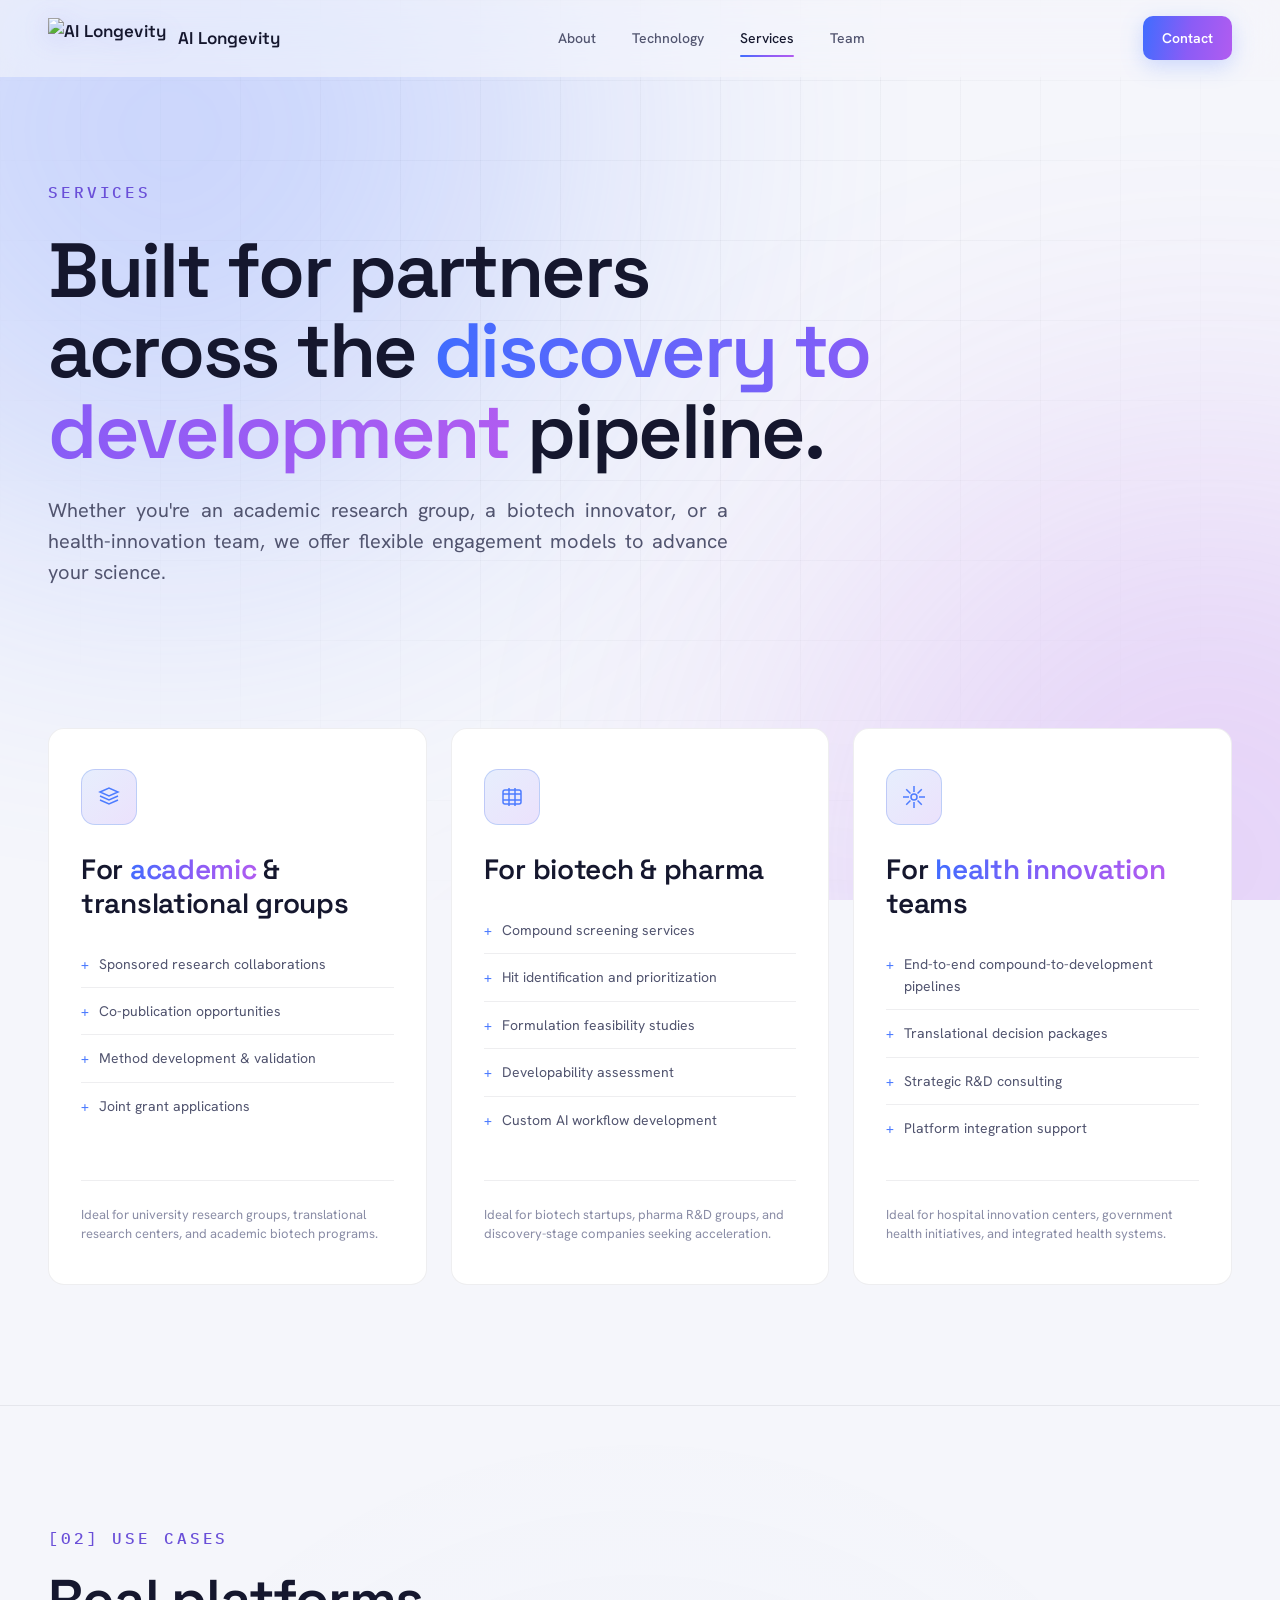
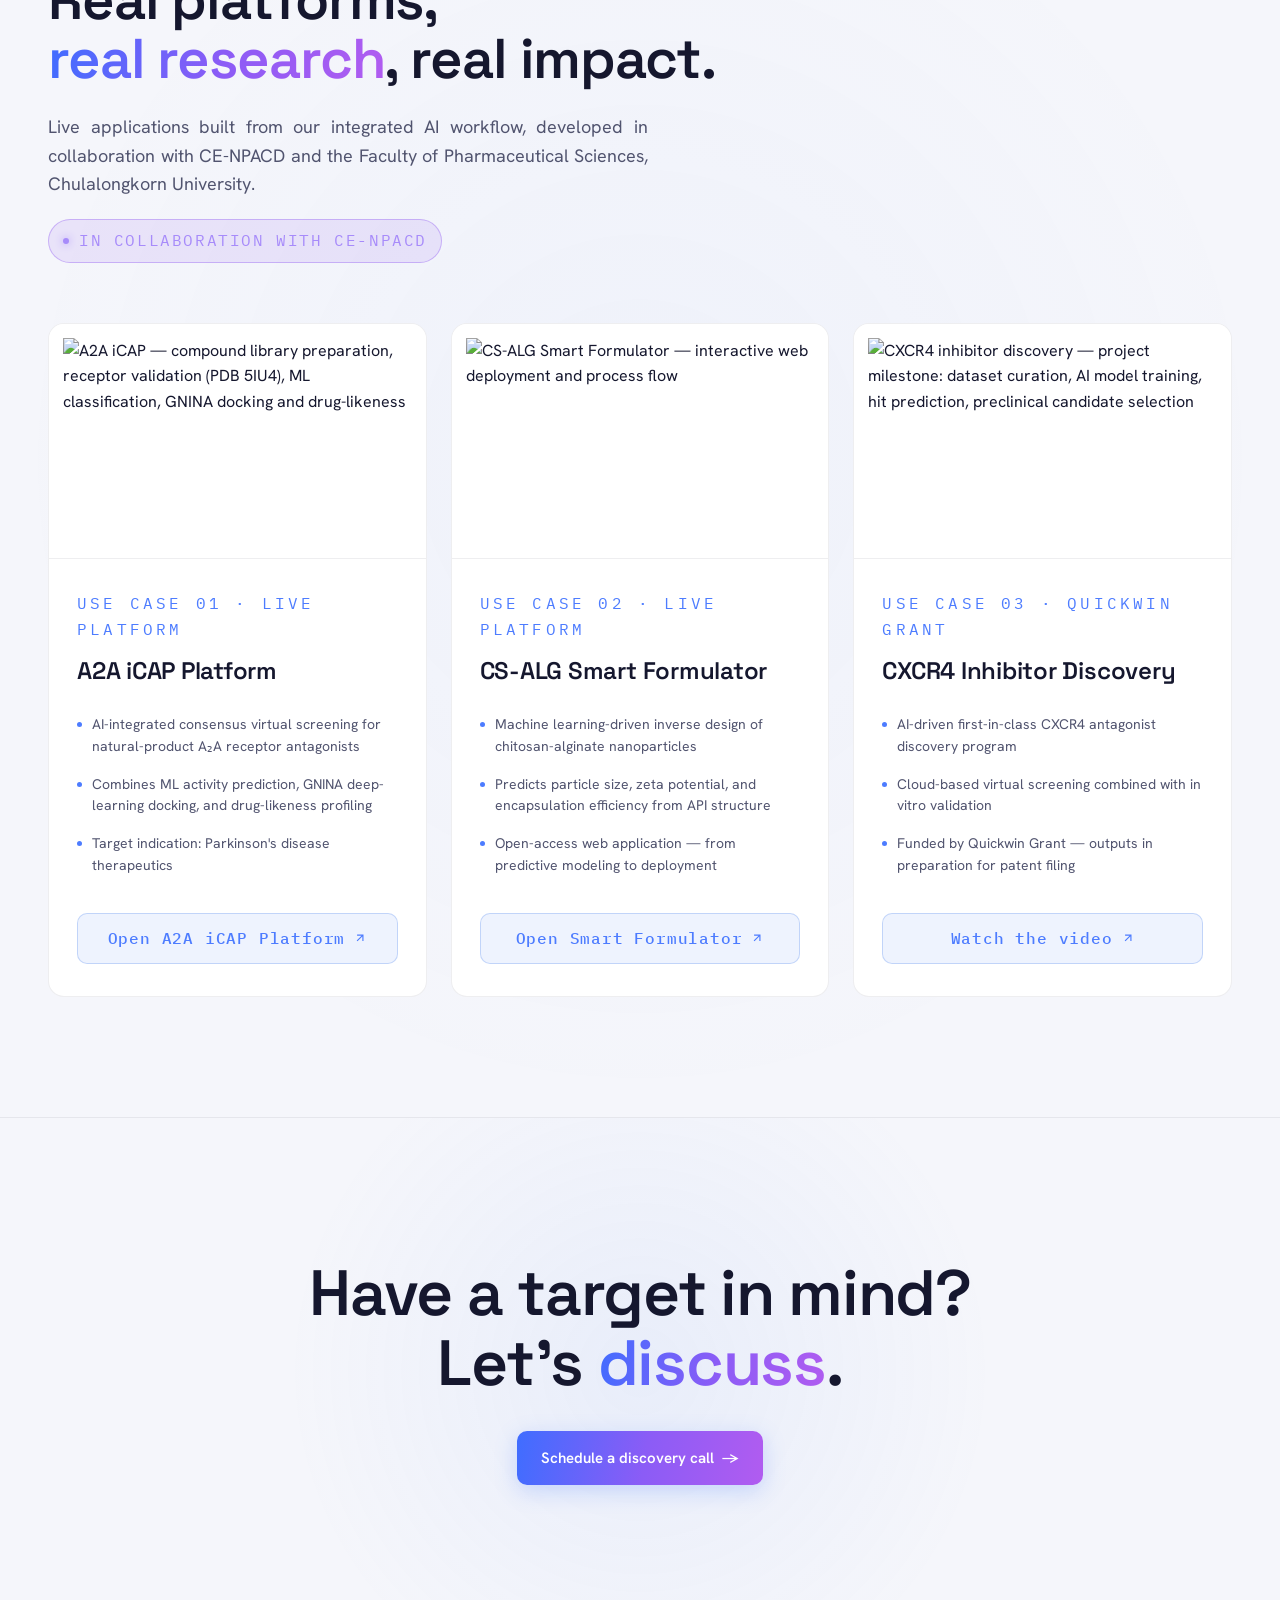
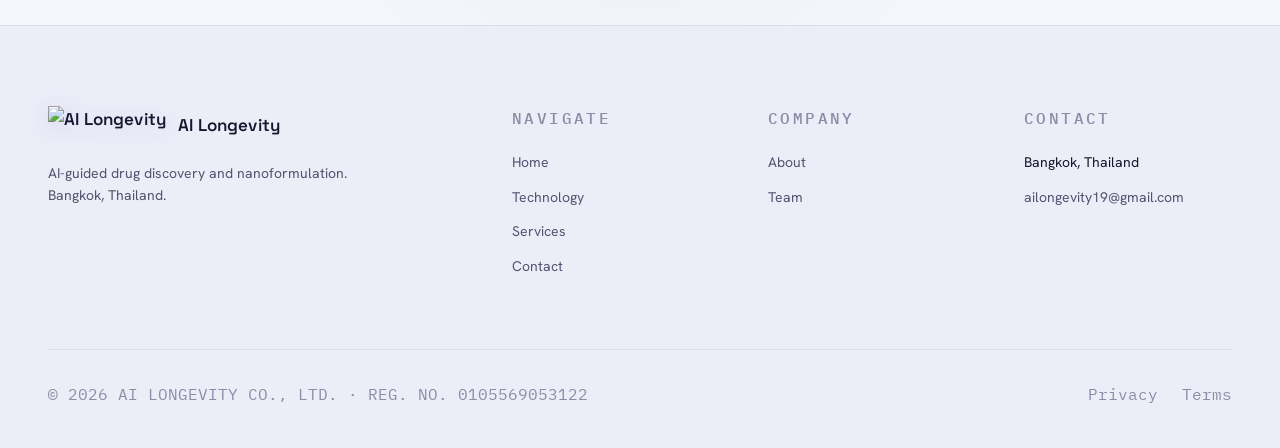
==== services.html @ 8a9bd2c0 "Upload website files Upload website files" ====
<!DOCTYPE html>
<html lang="en">
<head>
<meta charset="UTF-8">
<meta name="viewport" content="width=device-width, initial-scale=1.0">
<title>Services — AI Longevity</title>
<link rel="icon" type="image/png" href="assets/logo.png">
<link rel="preconnect" href="https://fonts.googleapis.com">
<link rel="preconnect" href="https://fonts.gstatic.com" crossorigin>
<link href="https://fonts.googleapis.com/css2?family=Space+Grotesk:wght@400;500;600;700&family=Hanken+Grotesk:wght@300;400;500;600;700&family=IBM+Plex+Mono:wght@400;500&display=swap" rel="stylesheet">
<link rel="stylesheet" href="styles.css">
<style>
  .segments { padding: 60px 0 120px; }
  .segments-grid {
    display: grid;
    grid-template-columns: repeat(3, 1fr);
    gap: 24px;
  }
  .segment-card {
    padding: 40px 32px;
    background: var(--bg-elevated);
    border: 1px solid var(--border-subtle);
    border-radius: 16px;
    display: flex;
    flex-direction: column;
    transition: all 0.3s ease;
  }
  .segment-card:hover { border-color: var(--accent-cyan); transform: translateY(-4px); }
  .segment-icon {
    width: 56px; height: 56px;
    border-radius: 14px;
    background: linear-gradient(135deg, rgba(91,141,239,0.15), rgba(124,58,237,0.15));
    border: 1px solid rgba(91,141,239,0.3);
    display: flex;
    align-items: center;
    justify-content: center;
    margin-bottom: 28px;
    color: var(--accent-cyan);
  }
  .segment-card h3 {
    font-family: var(--font-display);
    font-weight: 600;
    font-size: 28px;
    line-height: 1.2;
    margin-bottom: 20px;
    letter-spacing: -0.01em;
  }
  .segment-card h3 .hi { color: var(--accent-cyan); }
  .segment-list {
    list-style: none;
    margin-bottom: 28px;
  }
  .segment-list li {
    padding: 12px 0;
    border-bottom: 1px solid var(--border-subtle);
    color: var(--text-secondary);
    font-size: 14px;
    display: flex;
    align-items: flex-start;
    gap: 10px;
  }
  .segment-list li::before {
    content: '+';
    color: var(--accent-cyan);
    font-weight: 500;
    flex-shrink: 0;
  }
  .segment-list li:last-child { border-bottom: none; }
  .segment-fit {
    margin-top: auto;
    padding-top: 24px;
    border-top: 1px solid var(--border-subtle);
    font-size: 13px;
    color: var(--text-muted);
    line-height: 1.5;
  }

  /* USE CASES — main new section */
  .usecases-section {
    padding: 120px 0;
    background:
      radial-gradient(ellipse at center, rgba(91,141,239,0.04), transparent 70%),
      var(--bg-primary);
    border-top: 1px solid var(--border-subtle);
    border-bottom: 1px solid var(--border-subtle);
  }
  .usecases-header {
    margin-bottom: 60px;
    max-width: 820px;
  }
  .usecases-header .label { display: block; margin-bottom: 20px; }
  .usecases-header h2 {
    font-family: var(--font-display);
    font-weight: 600;
    font-size: clamp(36px, 4.5vw, 56px);
    line-height: 1.05;
    letter-spacing: -0.02em;
  }
  .usecases-header h2 .hi { color: var(--accent-cyan); }
  .usecases-header p.subtitle {
    color: var(--text-secondary);
    font-size: 18px;
    margin-top: 24px;
    max-width: 600px;
  }
  .usecases-header .collab-tag {
    display: inline-flex;
    align-items: center;
    gap: 10px;
    padding: 8px 14px;
    background: rgba(124, 58, 237, 0.1);
    border: 1px solid rgba(124, 58, 237, 0.3);
    border-radius: 999px;
    font-family: var(--font-mono);
    font-size: 16px;
    color: #a78bfa;
    letter-spacing: 0.1em;
    margin-top: 20px;
  }
  .usecases-header .collab-tag .dot {
    width: 6px; height: 6px; border-radius: 50%;
    background: #a78bfa;
    box-shadow: 0 0 8px #a78bfa;
  }

  .usecases-grid {
    display: grid;
    grid-template-columns: repeat(3, 1fr);
    gap: 24px;
  }
  .usecase-card {
    background: var(--bg-elevated);
    border: 1px solid var(--border-subtle);
    border-radius: 16px;
    overflow: hidden;
    display: flex;
    flex-direction: column;
    transition: all 0.3s ease;
  }
  .usecase-card:hover {
    border-color: var(--accent-cyan);
    transform: translateY(-4px);
  }
  .usecase-image {
    aspect-ratio: 16/10;
    background: white;
    border-bottom: 1px solid var(--border-subtle);
    overflow: hidden;
    position: relative;
  }
  .usecase-image img {
    width: 100%;
    height: 100%;
    object-fit: contain;
    padding: 14px;
  }
  /* clickable cover — opens full image / pdf / video */
  .usecase-image-link {
    display: block;
    width: 100%;
    height: 100%;
    position: relative;
    cursor: zoom-in;
  }
  .usecase-image-link .expand-badge {
    position: absolute;
    top: 12px; right: 12px;
    display: inline-flex;
    align-items: center;
    gap: 6px;
    padding: 6px 10px;
    border-radius: 8px;
    background: rgba(21, 23, 46, 0.78);
    color: #fff;
    font-family: var(--font-mono);
    font-size: 16px;
    letter-spacing: 0.02em;
    opacity: 0;
    transform: translateY(-4px);
    transition: all 0.25s ease;
    pointer-events: none;
  }
  .usecase-image-link svg { width: 15px; height: 15px; }
  .usecase-card:hover .usecase-image-link .expand-badge { opacity: 1; transform: translateY(0); }
  .usecase-image-link::after {
    content: '';
    position: absolute;
    inset: 0;
    background: var(--accent);
    opacity: 0;
    transition: opacity 0.25s ease;
  }
  .usecase-card:hover .usecase-image-link::after { opacity: 0.04; }
  .usecase-image.placeholder {
    display: flex;
    align-items: center;
    justify-content: center;
    flex-direction: column;
    gap: 12px;
    background: linear-gradient(135deg, rgba(91,141,239,0.08), rgba(124,58,237,0.08));
    color: var(--text-muted);
  }
  .usecase-image.placeholder svg {
    width: 48px; height: 48px;
  }
  .usecase-image.placeholder .placeholder-text {
    font-family: var(--font-mono);
    font-size: 16px;
    text-transform: uppercase;
    letter-spacing: 0.15em;
  }
  .usecase-body {
    padding: 32px 28px;
    display: flex;
    flex-direction: column;
    flex-grow: 1;
  }
  .usecase-card .usecase-tag {
    font-family: var(--font-mono);
    font-size: 16px;
    color: var(--accent-cyan);
    letter-spacing: 0.2em;
    margin-bottom: 14px;
    text-transform: uppercase;
  }
  .usecase-card h3 {
    font-family: var(--font-display);
    font-weight: 600;
    font-size: 24px;
    line-height: 1.25;
    margin-bottom: 20px;
    letter-spacing: -0.01em;
  }
  .usecase-bullets {
    list-style: none;
    margin-bottom: 28px;
  }
  .usecase-bullets li {
    padding: 8px 0;
    color: var(--text-secondary);
    font-size: 14px;
    line-height: 1.55;
    display: flex;
    align-items: flex-start;
    gap: 10px;
  }
  .usecase-bullets li::before {
    content: '';
    flex-shrink: 0;
    width: 5px; height: 5px;
    margin-top: 8px;
    background: var(--accent-cyan);
    border-radius: 50%;
  }
  .usecase-link {
    margin-top: auto;
    display: inline-flex;
    align-items: center;
    gap: 8px;
    padding: 12px 18px;
    background: rgba(91, 141, 239, 0.1);
    border: 1px solid rgba(91, 141, 239, 0.3);
    color: var(--accent-cyan);
    border-radius: 10px;
    font-size: 16px;
    font-weight: 500;
    font-family: var(--font-mono);
    letter-spacing: 0.05em;
    transition: all 0.2s ease;
    justify-content: center;
    width: 100%;
  }
  .usecase-link:hover {
    background: var(--accent-cyan);
    color: var(--bg-primary);
    transform: translateY(-1px);
  }
  .usecase-link.disabled {
    background: transparent;
    border-color: var(--border-default);
    color: var(--text-muted);
    cursor: not-allowed;
  }
  .usecase-link.disabled:hover {
    background: transparent;
    color: var(--text-muted);
    transform: none;
  }
  .usecase-link svg {
    transition: transform 0.2s ease;
  }
  .usecase-link:hover svg {
    transform: translateX(2px);
  }

  .services-cta {
    padding: 140px 0;
    text-align: center;
    position: relative;
    overflow: hidden;
  }
  .services-cta::before {
    content: '';
    position: absolute;
    top: 50%; left: 50%;
    transform: translate(-50%, -50%);
    width: 1000px; height: 1000px;
    background: radial-gradient(circle, rgba(91, 141, 239, 0.08), transparent 50%);
    pointer-events: none;
  }
  .services-cta h2 {
    font-family: var(--font-display);
    font-weight: 600;
    font-size: clamp(40px, 5vw, 64px);
    line-height: 1.1;
    letter-spacing: -0.02em;
    margin-bottom: 32px;
    position: relative; z-index: 1;
  }
  .services-cta h2 .hi { color: var(--accent-cyan); }

  @media (max-width: 1024px) {
    .segments-grid, .usecases-grid { grid-template-columns: 1fr; }
  }
  @media (max-width: 768px) {
    .segments, .usecases-section, .services-cta { padding: 60px 0; }
  }
</style>
</head>
<body>

<header class="page-header">
  <div class="container">
    <span class="label" style="font-size: 16px">Services</span>
    <h1>Built for partners<br>across the <span class="hi">discovery to development</span> pipeline.</h1>
    <p class="intro">Whether you're an academic research group, a biotech innovator, or a health-innovation team, we offer flexible engagement models to advance your science.</p>
  </div>
</header>

<!-- Segments -->
<section class="segments">
  <div class="container">
    <div class="segments-grid">
      <div class="segment-card reveal">
        <div class="segment-icon">
          <svg width="24" height="24" viewBox="0 0 24 24" fill="none" stroke="currentColor" stroke-width="1.5"><path d="M3 7l9-4 9 4-9 4-9-4zM3 11l9 4 9-4M3 15l9 4 9-4"/></svg>
        </div>
        <h3>For <span class="hi">academic</span> &amp; translational groups</h3>
        <ul class="segment-list">
          <li>Sponsored research collaborations</li>
          <li>Co-publication opportunities</li>
          <li>Method development &amp; validation</li>
          <li>Joint grant applications</li>
        </ul>
        <div class="segment-fit">
          Ideal for university research groups, translational research centers, and academic biotech programs.
        </div>
      </div>
      <div class="segment-card reveal">
        <div class="segment-icon">
          <svg width="24" height="24" viewBox="0 0 24 24" fill="none" stroke="currentColor" stroke-width="1.5"><path d="M9 3v18M15 3v18M3 9h18M3 15h18M5 5h14a2 2 0 012 2v10a2 2 0 01-2 2H5a2 2 0 01-2-2V7a2 2 0 012-2z"/></svg>
        </div>
        <h3>For biotech &amp; pharma</h3>
        <ul class="segment-list">
          <li>Compound screening services</li>
          <li>Hit identification and prioritization</li>
          <li>Formulation feasibility studies</li>
          <li>Developability assessment</li>
          <li>Custom AI workflow development</li>
        </ul>
        <div class="segment-fit">
          Ideal for biotech startups, pharma R&amp;D groups, and discovery-stage companies seeking acceleration.
        </div>
      </div>
      <div class="segment-card reveal">
        <div class="segment-icon">
          <svg width="24" height="24" viewBox="0 0 24 24" fill="none" stroke="currentColor" stroke-width="1.5"><circle cx="12" cy="12" r="3"/><path d="M12 1v6M12 17v6M4.22 4.22l4.24 4.24M15.54 15.54l4.24 4.24M1 12h6M17 12h6M4.22 19.78l4.24-4.24M15.54 8.46l4.24-4.24"/></svg>
        </div>
        <h3>For <span class="hi">health innovation</span> teams</h3>
        <ul class="segment-list">
          <li>End-to-end compound-to-development pipelines</li>
          <li>Translational decision packages</li>
          <li>Strategic R&amp;D consulting</li>
          <li>Platform integration support</li>
        </ul>
        <div class="segment-fit">
          Ideal for hospital innovation centers, government health initiatives, and integrated health systems.
        </div>
      </div>
    </div>
  </div>
</section>

<!-- USE CASES SECTION (NEW) -->
<section class="usecases-section">
  <div class="container">
    <div class="usecases-header reveal">
      <span class="label" style="font-size: 16px">[02] Use Cases</span>
      <h2>Real platforms,<br><span class="hi">real research</span>, real impact.</h2>
      <p class="subtitle">Live applications built from our integrated AI workflow, developed in collaboration with CE-NPACD and the Faculty of Pharmaceutical Sciences, Chulalongkorn University.</p>
      <div class="collab-tag">
        <span class="dot"></span>
        <span>IN COLLABORATION WITH CE-NPACD</span>
      </div>
    </div>

    <div class="usecases-grid">
      <!-- Use Case 1: A2A iCAP -->
      <div class="usecase-card reveal">
        <div class="usecase-image">
          <a class="usecase-image-link" href="assets/usecase1-cover.png" target="_blank" rel="noopener">
            <img src="assets/usecase1-cover.png" alt="A2A iCAP — compound library preparation, receptor validation (PDB 5IU4), ML classification, GNINA docking and drug-likeness">
            <span class="expand-badge"><svg viewBox="0 0 24 24" fill="none" stroke="currentColor" stroke-width="2"><path d="M15 3h6v6M9 21H3v-6M21 3l-7 7M3 21l7-7"/></svg>View full image</span>
          </a>
        </div>
        <div class="usecase-body">
          <div class="usecase-tag">USE CASE 01 · LIVE PLATFORM</div>
          <h3>A2A iCAP Platform</h3>
          <ul class="usecase-bullets">
            <li>AI-integrated consensus virtual screening for natural-product A₂A receptor antagonists</li>
            <li>Combines ML activity prediction, GNINA deep-learning docking, and drug-likeness profiling</li>
            <li>Target indication: Parkinson's disease therapeutics</li>
          </ul>
          <a href="http://161.200.216.31:8501/" target="_blank" rel="noopener" class="usecase-link">
            Open A2A iCAP Platform
            <svg width="14" height="14" viewBox="0 0 24 24" fill="none" stroke="currentColor" stroke-width="2"><path d="M7 17l10-10M7 7h10v10"/></svg>
          </a>
        </div>
      </div>

      <!-- Use Case 2: CS-ALG Smart Formulator -->
      <div class="usecase-card reveal">
        <div class="usecase-image">
          <a class="usecase-image-link" href="assets/usecase2.pdf" target="_blank" rel="noopener">
            <img src="assets/usecase2-cover.png" alt="CS-ALG Smart Formulator — interactive web deployment and process flow">
            <span class="expand-badge"><svg viewBox="0 0 24 24" fill="none" stroke="currentColor" stroke-width="2"><path d="M14 2H6a2 2 0 00-2 2v16a2 2 0 002 2h12a2 2 0 002-2V8z"/><path d="M14 2v6h6"/></svg>Open PDF</span>
          </a>
        </div>
        <div class="usecase-body">
          <div class="usecase-tag">USE CASE 02 · LIVE PLATFORM</div>
          <h3>CS-ALG Smart Formulator</h3>
          <ul class="usecase-bullets">
            <li>Machine learning-driven inverse design of chitosan-alginate nanoparticles</li>
            <li>Predicts particle size, zeta potential, and encapsulation efficiency from API structure</li>
            <li>Open-access web application — from predictive modeling to deployment</li>
          </ul>
          <a href="https://cs-alg-smartformulator.streamlit.app/" target="_blank" rel="noopener" class="usecase-link">
            Open Smart Formulator
            <svg width="14" height="14" viewBox="0 0 24 24" fill="none" stroke="currentColor" stroke-width="2"><path d="M7 17l10-10M7 7h10v10"/></svg>
          </a>
        </div>
      </div>

      <!-- Use Case 3: Quickwin Grant CXCR4 -->
      <div class="usecase-card reveal">
        <div class="usecase-image">
          <a class="usecase-image-link" href="https://youtu.be/7ZqiWUEklWM" target="_blank" rel="noopener">
            <img src="assets/usecase3-cover.jpg" alt="CXCR4 inhibitor discovery — project milestone: dataset curation, AI model training, hit prediction, preclinical candidate selection">
            <span class="expand-badge"><svg viewBox="0 0 24 24" fill="none" stroke="currentColor" stroke-width="2"><polygon points="5 3 19 12 5 21 5 3"/></svg>Watch video</span>
          </a>
        </div>
        <div class="usecase-body">
          <div class="usecase-tag">USE CASE 03 · QUICKWIN GRANT</div>
          <h3>CXCR4 Inhibitor Discovery</h3>
          <ul class="usecase-bullets">
            <li>AI-driven first-in-class CXCR4 antagonist discovery program</li>
            <li>Cloud-based virtual screening combined with in vitro validation</li>
            <li>Funded by Quickwin Grant — outputs in preparation for patent filing</li>
          </ul>
          <a href="https://youtu.be/7ZqiWUEklWM" target="_blank" rel="noopener" class="usecase-link">
            Watch the video
            <svg width="14" height="14" viewBox="0 0 24 24" fill="none" stroke="currentColor" stroke-width="2"><path d="M7 17l10-10M7 7h10v10"/></svg>
          </a>
        </div>
      </div>
    </div>
  </div>
</section>

<!-- CTA -->
<section class="services-cta">
  <div class="container">
    <h2>Have a target in mind?<br>Let's <span class="hi">discuss</span>.</h2>
    <a href="contact.html" class="btn-primary btn-lg">Schedule a discovery call <span class="arrow">→</span></a>
  </div>
</section>

<script src="site.js"></script>
</body>
</html>
---- styles.css ----
/* ============================================================
   AI LONGEVITY — SHARED STYLES (v4)
   Light theme · logo-derived blue → violet → purple
   Space Grotesk / Hanken Grotesk / IBM Plex Mono
   ============================================================ */

*, *::before, *::after { box-sizing: border-box; margin: 0; padding: 0; }
html { scroll-behavior: smooth; }
body {
  background: var(--bg-primary);
  color: var(--text-primary);
  font-family: var(--font-body);
  font-weight: 400;
  line-height: 1.6;
  overflow-x: hidden;
  -webkit-font-smoothing: antialiased;
  text-rendering: optimizeLegibility;
}
a { color: inherit; text-decoration: none; }
img, video { display: block; max-width: 100%; }
::selection { background: rgba(139, 92, 246, 0.20); color: var(--text-primary); }

/* Paragraph text justified site-wide (per request) */
p {
  text-align: justify;
  text-justify: inter-word;
  -webkit-hyphens: none;
  hyphens: none;
  overflow-wrap: break-word;
  word-break: normal;
}

/* ============ TYPE & COLOR TOKENS ============ */
:root {
  --font-display: 'Space Grotesk', sans-serif;
  --font-body:    'Hanken Grotesk', sans-serif;
  --font-mono:    'IBM Plex Mono', monospace;

  --bg-primary:   #f5f6fb;
  --bg-secondary: #ecedf7;
  --bg-elevated:  #ffffff;
  --bg-elevated-2:#f8f9ff;

  --text-primary:   #15172e;
  --text-secondary: #51546f;
  --text-muted:     #8a8da6;

  /* logo-derived accents */
  --accent:        #4d7cff;   /* primary azure-royal */
  --accent-bright: #6a8dff;
  --accent-blue:   #4d7cff;
  --accent-violet: #8b5cf6;
  --accent-purple: #b15cf0;
  --accent-ink:    #6a4fd8;   /* readable accent for small text on light */

  --accent-glow: rgba(77, 124, 255, 0.14);

  /* signature gradient (matches the logo sweep) */
  --grad:      linear-gradient(100deg, #3f6dff 0%, #8b5cf6 52%, #b15cf0 100%);
  --grad-rev:  linear-gradient(100deg, #b15cf0 0%, #8b5cf6 48%, #3f6dff 100%);
  --grad-line: linear-gradient(90deg, #3f6dff, #8b5cf6, #b15cf0);

  /* legacy aliases so existing markup keeps working */
  --accent-cyan: var(--accent);
  --accent-cyan-glow: var(--accent-glow);

  --border-subtle:  rgba(21, 23, 46, 0.07);
  --border-default: rgba(21, 23, 46, 0.12);
  --border-strong:  rgba(21, 23, 46, 0.20);

  --shadow-sm: 0 1px 2px rgba(21,23,46,0.04), 0 4px 14px rgba(58,68,150,0.05);
  --shadow-md: 0 2px 6px rgba(21,23,46,0.05), 0 18px 40px rgba(58,68,150,0.09);
  --shadow-lg: 0 4px 12px rgba(21,23,46,0.06), 0 30px 70px rgba(58,68,150,0.12);
}

/* ============ TYPOGRAPHY ============ */
/* Highlights render as the logo gradient. */
em, .accent-word, .hi {
  font-style: normal;
  font-weight: inherit;
  background: var(--grad);
  -webkit-background-clip: text;
  background-clip: text;
  -webkit-text-fill-color: transparent;
  color: transparent !important;
}
h1, h2, h3, h4 { font-family: var(--font-display); }
.display {
  font-family: var(--font-display);
  font-weight: 500;
  letter-spacing: -0.02em;
  line-height: 1.05;
}
.mono { font-family: var(--font-mono); font-weight: 400; font-size: 16px; }
.label {
  font-family: var(--font-mono);
  font-size: 16px;
  text-transform: uppercase;
  letter-spacing: 0.18em;
  color: var(--accent-ink);
  font-weight: 500;
}

/* ============ BACKGROUND ATMOSPHERE ============ */
.bg-atmosphere {
  position: fixed;
  inset: 0;
  z-index: 0;
  pointer-events: none;
  overflow: hidden;
}
.bg-grid {
  position: absolute;
  inset: 0;
  background-image:
    linear-gradient(rgba(21,23,46,0.035) 1px, transparent 1px),
    linear-gradient(90deg, rgba(21,23,46,0.035) 1px, transparent 1px);
  background-size: 80px 80px;
  mask-image: radial-gradient(ellipse at 50% 25%, black 30%, transparent 80%);
  -webkit-mask-image: radial-gradient(ellipse at 50% 25%, black 30%, transparent 80%);
}
.bg-glow {
  position: absolute;
  width: 820px;
  height: 820px;
  border-radius: 50%;
  filter: blur(150px);
  opacity: 0.30;
}
.bg-glow.cyan   { background: #6a8dff;           top: -280px; left: -240px; }
.bg-glow.purple { background: var(--accent-purple); top: 50%;  right: -340px; opacity: 0.22; }
.bg-glow.violet {
  background: var(--accent-violet);
  width: 600px; height: 600px;
  top: 115%; left: 38%;
  opacity: 0.16;
}

/* ============ NAVIGATION ============ */
nav.site-nav {
  position: fixed;
  top: 0; left: 0; right: 0;
  z-index: 100;
  padding: 16px 48px;
  background: rgba(245, 246, 251, 0.6);
  backdrop-filter: blur(22px) saturate(1.4);
  -webkit-backdrop-filter: blur(22px) saturate(1.4);
  border-bottom: 1px solid transparent;
  transition: background .4s ease, padding .4s ease, border-color .4s ease, box-shadow .4s ease;
}
nav.site-nav.scrolled {
  background: rgba(255, 255, 255, 0.82);
  border-bottom: 1px solid var(--border-subtle);
  box-shadow: 0 6px 24px rgba(58,68,150,0.06);
  padding-top: 12px; padding-bottom: 12px;
}
.nav-inner {
  max-width: 1400px;
  margin: 0 auto;
  display: flex;
  align-items: center;
  justify-content: space-between;
  gap: 32px;
}
.logo {
  display: flex;
  align-items: center;
  gap: 12px;
  font-family: var(--font-display);
  font-weight: 600;
  font-size: 17px;
  letter-spacing: 0.01em;
  color: var(--text-primary);
}
.logo span { white-space: nowrap; }
.logo-img { height: 40px; width: auto; filter: drop-shadow(0 4px 12px rgba(124, 92, 246, 0.22)); }
.nav-links {
  display: flex;
  gap: 36px;
  font-size: 14px;
  font-weight: 500;
  color: var(--text-secondary);
}
.nav-links a { transition: color 0.2s ease; position: relative; }
.nav-links a:hover, .nav-links a.active { color: var(--text-primary); }
.nav-links a.active::after {
  content: '';
  position: absolute;
  bottom: -8px; left: 0; right: 0;
  height: 2px;
  border-radius: 2px;
  background: var(--grad-line);
}
.nav-actions { display: flex; align-items: center; gap: 16px; }

/* ============ BUTTONS ============ */
.btn-primary {
  background: var(--grad);
  color: #fff;
  padding: 11px 19px;
  border-radius: 10px;
  font-family: var(--font-body);
  font-size: 14px;
  font-weight: 600;
  transition: all 0.25s ease;
  border: none;
  cursor: pointer;
  display: inline-flex;
  align-items: center;
  gap: 8px;
  box-shadow: 0 6px 22px rgba(77, 124, 255, 0.26);
}
.btn-primary:hover {
  filter: brightness(1.05);
  transform: translateY(-2px);
  box-shadow: 0 12px 34px rgba(124, 92, 246, 0.34);
}
.btn-primary .arrow { transition: transform 0.2s ease; display: inline-block; }
.btn-primary:hover .arrow { transform: translateX(4px); }
.btn-ghost {
  background: var(--bg-elevated);
  color: var(--text-primary);
  padding: 11px 19px;
  border-radius: 10px;
  font-family: var(--font-body);
  font-size: 14px;
  font-weight: 600;
  border: 1px solid var(--border-default);
  cursor: pointer;
  transition: all 0.25s ease;
  display: inline-flex;
  align-items: center;
  gap: 8px;
  box-shadow: var(--shadow-sm);
}
.btn-ghost:hover {
  border-color: var(--accent);
  color: var(--accent);
  transform: translateY(-2px);
  box-shadow: var(--shadow-md);
}
.btn-lg { padding: 15px 24px; font-size: 15px; }

/* ============ LAYOUT ============ */
.container {
  max-width: 1280px;
  margin: 0 auto;
  padding: 0 48px;
  position: relative;
  z-index: 1;
}
section { position: relative; z-index: 1; }

/* ============ PAGE HEADER ============ */
.page-header { padding: 180px 0 80px; position: relative; }
.page-header .label { display: block; margin-bottom: 24px; }
.page-header h1 {
  font-family: var(--font-display);
  font-weight: 600;
  font-size: clamp(46px, 6vw, 80px);
  line-height: 1.05;
  letter-spacing: -0.03em;
  margin-bottom: 24px;
}
.page-header p.intro {
  font-size: 20px;
  color: var(--text-secondary);
  max-width: 680px;
  line-height: 1.55;
}

/* ============ SECTION HEADER ============ */
.section-header { margin-bottom: 60px; max-width: 820px; }
.section-header .label { margin-bottom: 20px; display: block; }
.section-header h2 {
  font-size: clamp(34px, 4.5vw, 54px);
  line-height: 1.08;
  letter-spacing: -0.02em;
  font-family: var(--font-display);
  font-weight: 600;
}
.section-header p.subtitle {
  color: var(--text-secondary);
  font-size: 18px;
  margin-top: 24px;
  max-width: 600px;
}

/* ============ FOOTER ============ */
footer.site-footer {
  padding: 80px 0 40px;
  border-top: 1px solid var(--border-subtle);
  background: var(--bg-secondary);
  position: relative;
  z-index: 1;
}
.footer-grid {
  display: grid;
  grid-template-columns: 2fr 1fr 1fr 1fr;
  gap: 48px;
  margin-bottom: 60px;
}
.footer-brand p {
  color: var(--text-secondary);
  font-size: 14px;
  margin-top: 16px;
  line-height: 1.6;
  max-width: 320px;
  text-align: left;
}
.footer-col h4 {
  font-family: var(--font-mono);
  font-size: 16px;
  font-weight: 500;
  text-transform: uppercase;
  letter-spacing: 0.15em;
  color: var(--text-muted);
  margin-bottom: 20px;
}
.footer-col ul { list-style: none; }
.footer-col li { margin-bottom: 12px; font-size: 14px; }
.footer-col a { color: var(--text-secondary); transition: color 0.2s ease; }
.footer-col a:hover { color: var(--accent); }
.footer-bottom {
  padding-top: 32px;
  border-top: 1px solid var(--border-subtle);
  display: flex;
  justify-content: space-between;
  align-items: center;
  font-size: 16px;
  color: var(--text-muted);
  font-family: var(--font-mono);
}
.footer-bottom-links { display: flex; gap: 24px; }

/* ============ ANIMATIONS ============ */
@keyframes fadeUp { from { opacity: 0; transform: translateY(20px); } to { opacity: 1; transform: translateY(0); } }
@keyframes fadeIn { from { opacity: 0; } to { opacity: 1; } }
@keyframes pulse { 0%, 100% { opacity: 1; transform: scale(1); } 50% { opacity: 0.5; transform: scale(0.85); } }
.reveal {
  opacity: 0;
  transform: translateY(30px);
  transition: opacity 0.8s ease-out, transform 0.8s cubic-bezier(0.16, 1, 0.3, 1);
}
.reveal.visible { opacity: 1; transform: translateY(0); }
@media (prefers-reduced-motion: reduce) {
  .reveal { opacity: 1; transform: none; transition: none; }
}

/* ============ RESPONSIVE ============ */
@media (max-width: 1024px) {
  .footer-grid { grid-template-columns: 1fr 1fr; gap: 32px; }
}
@media (max-width: 768px) {
  nav.site-nav { padding: 14px 24px; }
  .nav-links { display: none; }
  .container { padding: 0 24px; }
  .page-header { padding: 120px 0 60px; }
  .footer-grid { grid-template-columns: 1fr; }
  .footer-bottom { flex-direction: column; gap: 16px; }
}
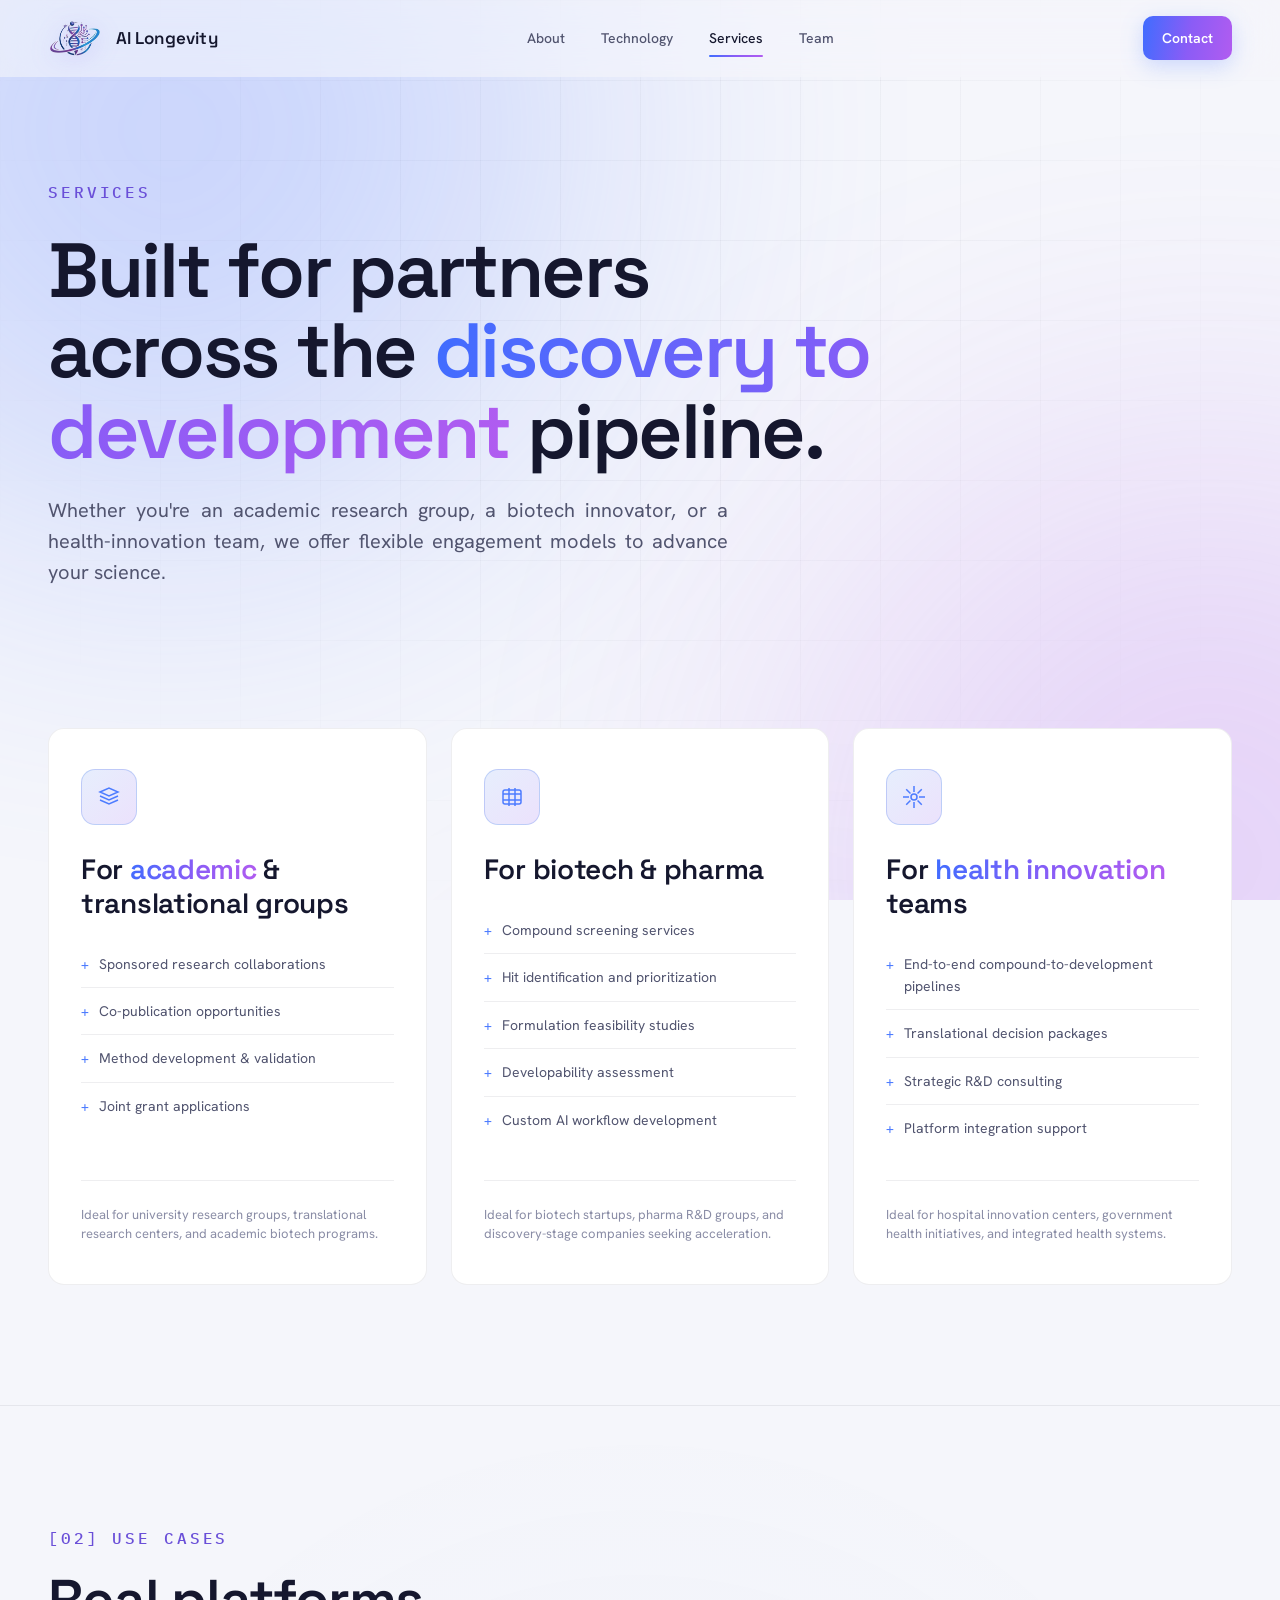
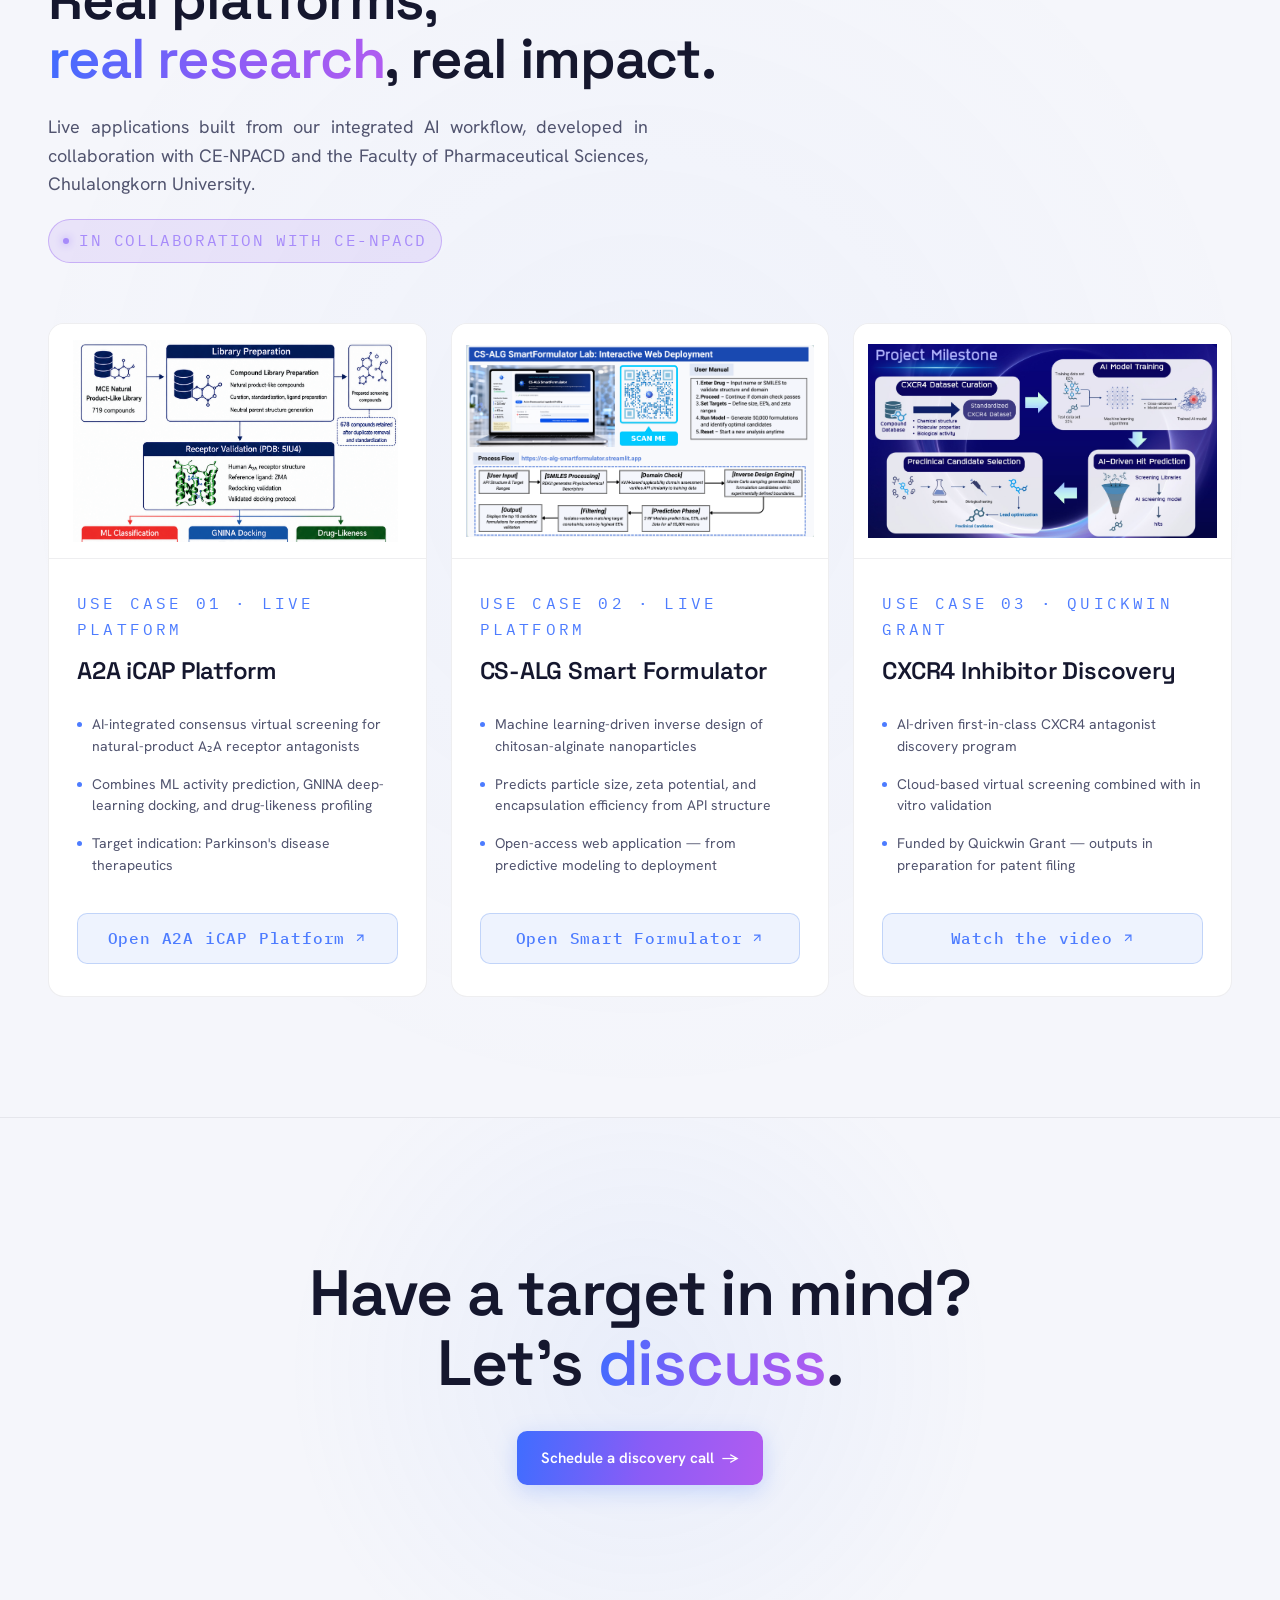
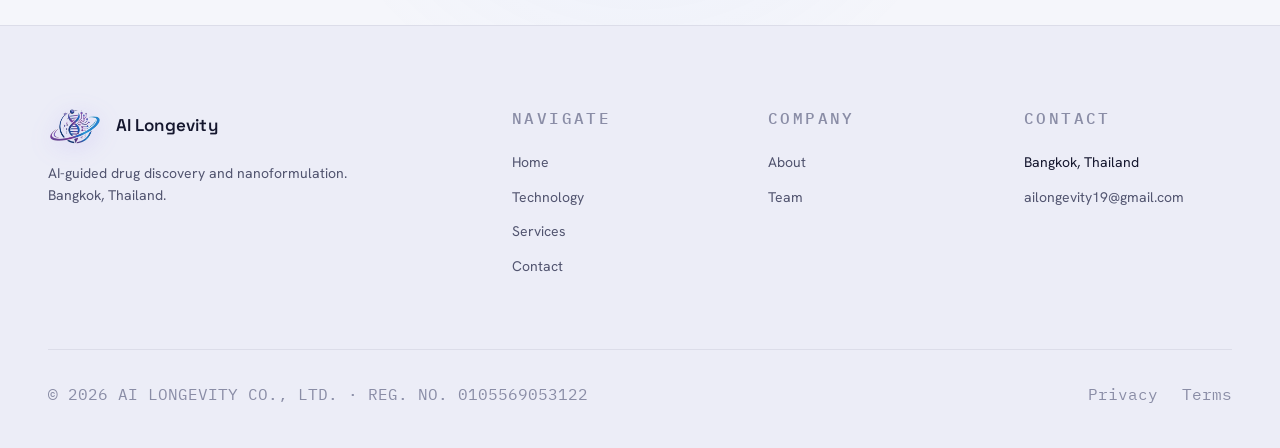
==== commit f8d483de: "Add files via upload" ====
--- a/services.html
+++ b/services.html
@@ -408,9 +408,9 @@
       <!-- Use Case 1: A2A iCAP -->
       <div class="usecase-card reveal">
         <div class="usecase-image">
-          <a class="usecase-image-link" href="assets/usecase1-cover.png" target="_blank" rel="noopener">
+          <a class="usecase-image-link" href="assets/usecase1.pdf" target="_blank" rel="noopener">
             <img src="assets/usecase1-cover.png" alt="A2A iCAP — compound library preparation, receptor validation (PDB 5IU4), ML classification, GNINA docking and drug-likeness">
-            <span class="expand-badge"><svg viewBox="0 0 24 24" fill="none" stroke="currentColor" stroke-width="2"><path d="M15 3h6v6M9 21H3v-6M21 3l-7 7M3 21l7-7"/></svg>View full image</span>
+            <span class="expand-badge"><svg viewBox="0 0 24 24" fill="none" stroke="currentColor" stroke-width="2"><path d="M15 3h6v6M9 21H3v-6M21 3l-7 7M3 21l7-7"/></svg>Open PDF</span>
           </a>
         </div>
         <div class="usecase-body">
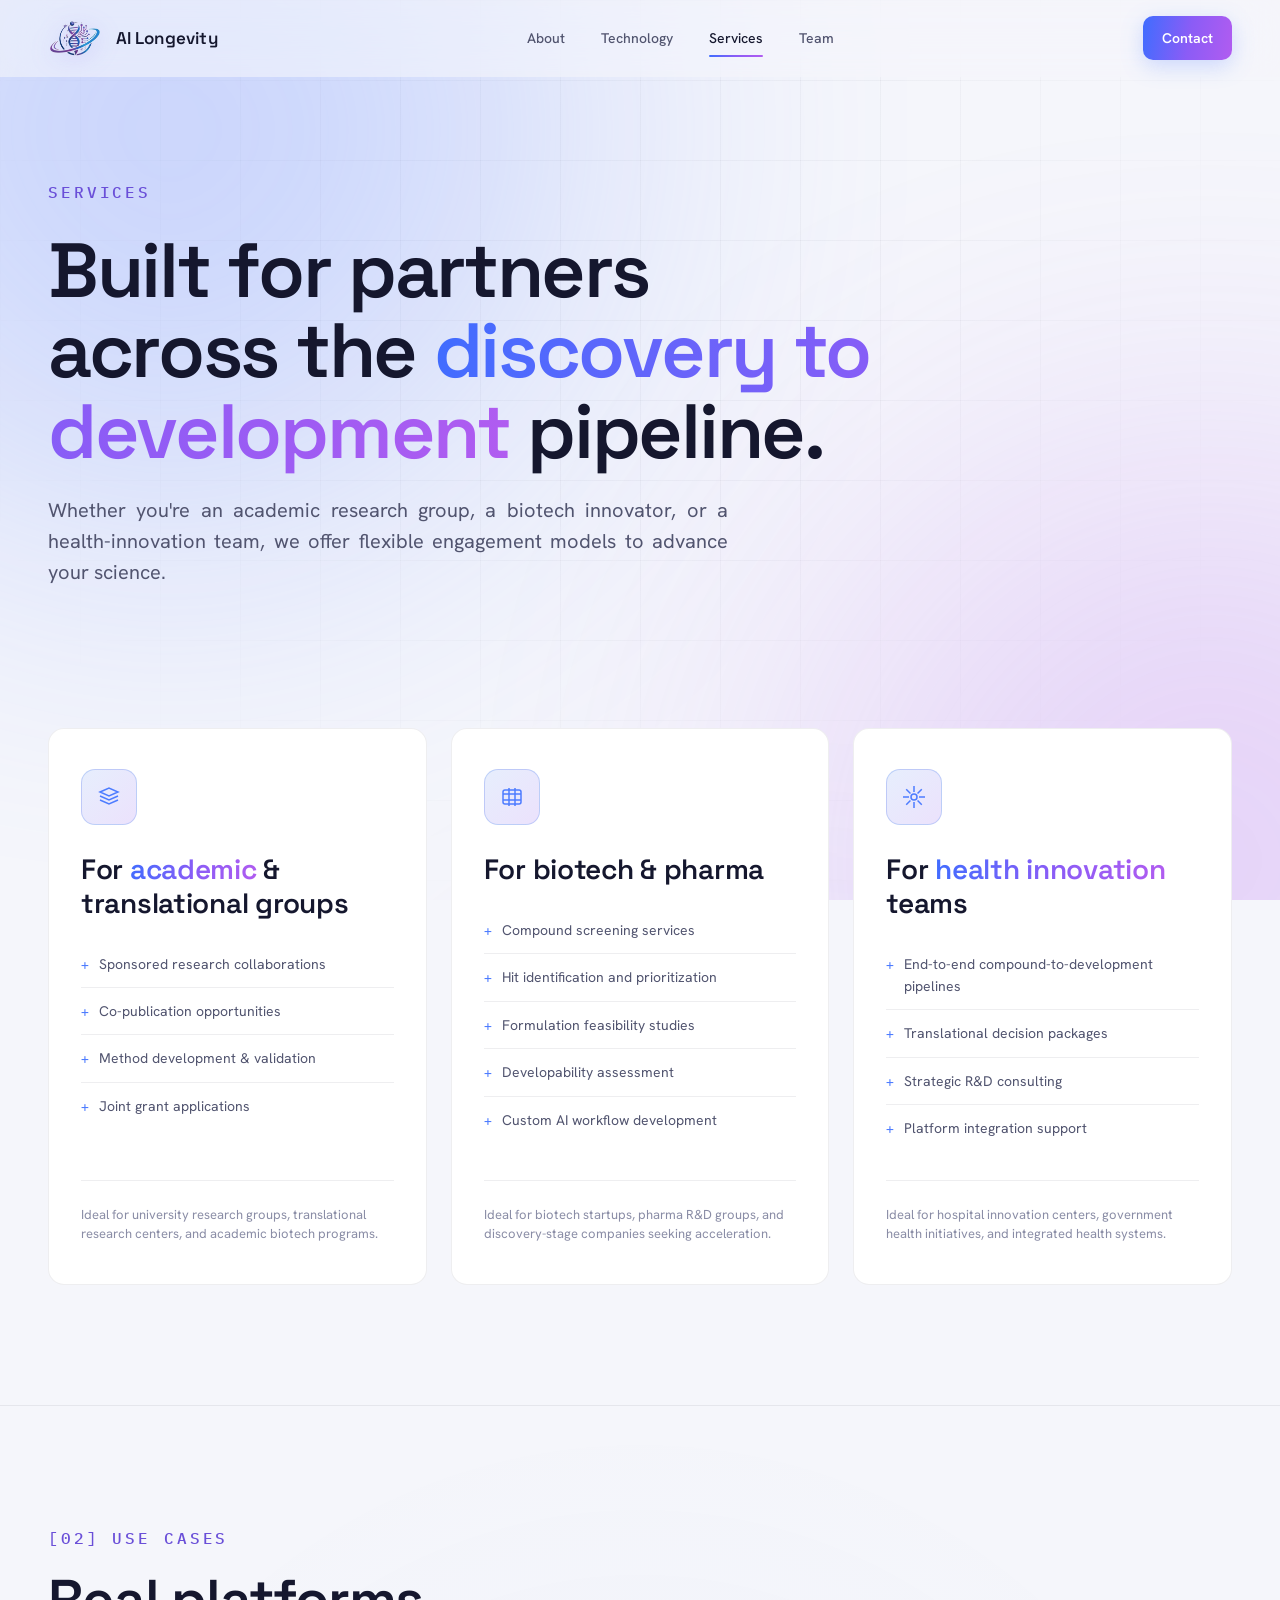
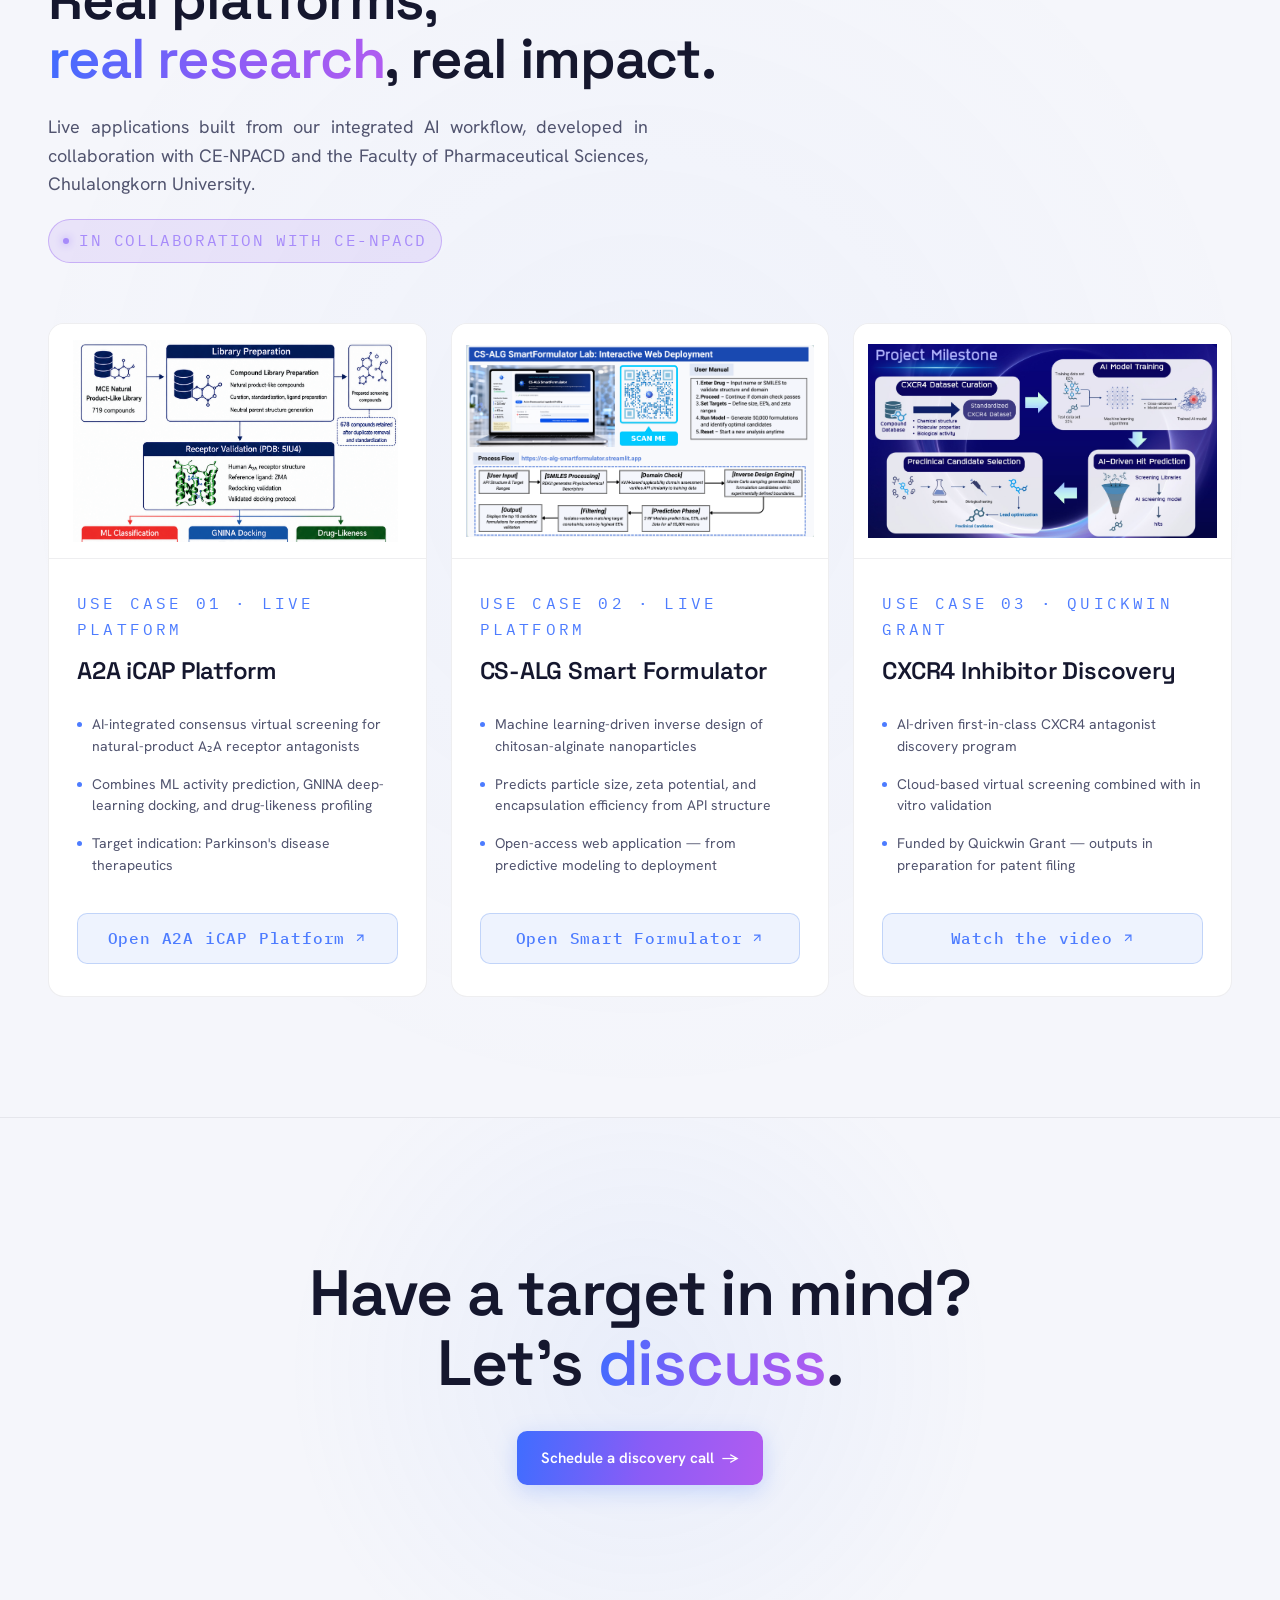
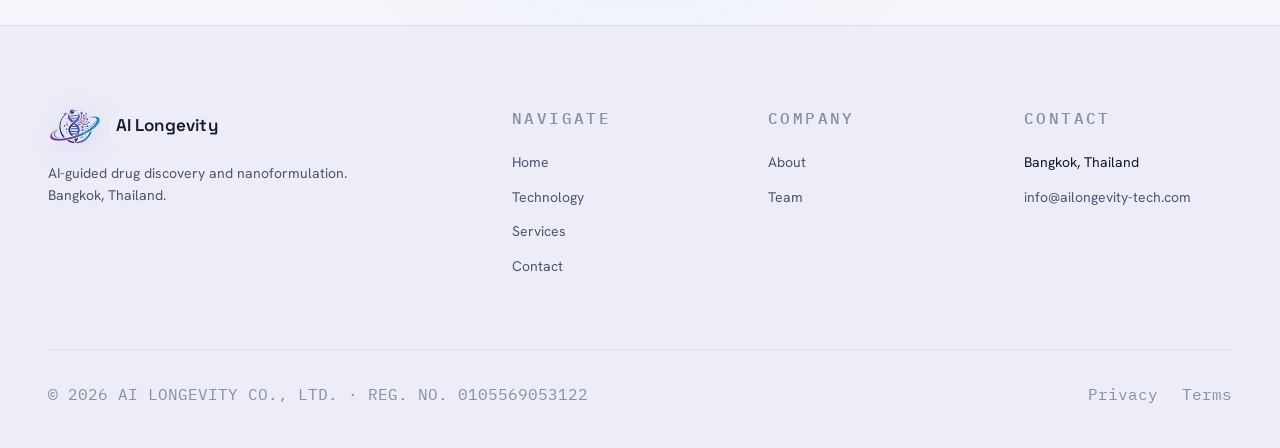
==== commit b7ac601b: "Update services.html เปลี่ยนเว็บ" ====
--- a/services.html
+++ b/services.html
@@ -421,7 +421,7 @@
             <li>Combines ML activity prediction, GNINA deep-learning docking, and drug-likeness profiling</li>
             <li>Target indication: Parkinson's disease therapeutics</li>
           </ul>
-          <a href="http://161.200.216.31:8501/" target="_blank" rel="noopener" class="usecase-link">
+          <a href="https://a2a-icap-ailongevity.streamlit.app/" target="_blank" rel="noopener" class="usecase-link">
             Open A2A iCAP Platform
             <svg width="14" height="14" viewBox="0 0 24 24" fill="none" stroke="currentColor" stroke-width="2"><path d="M7 17l10-10M7 7h10v10"/></svg>
           </a>
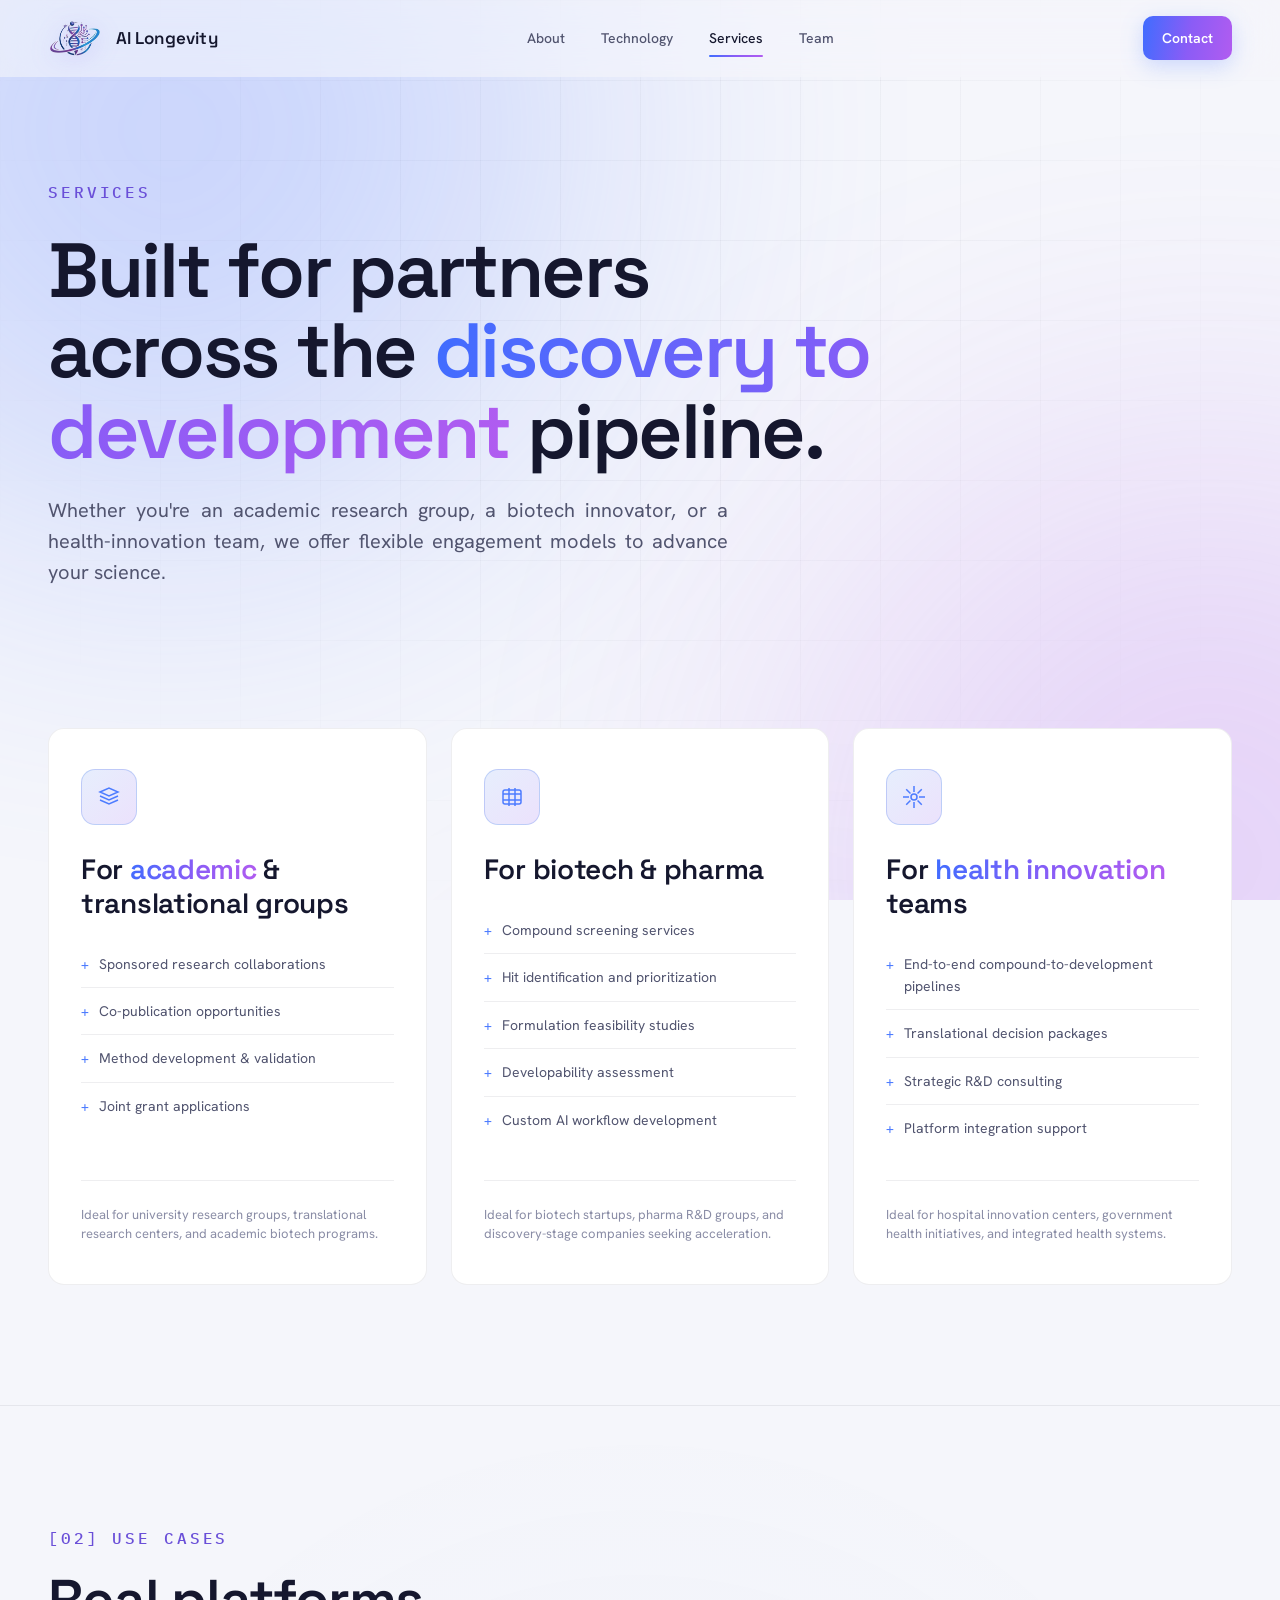
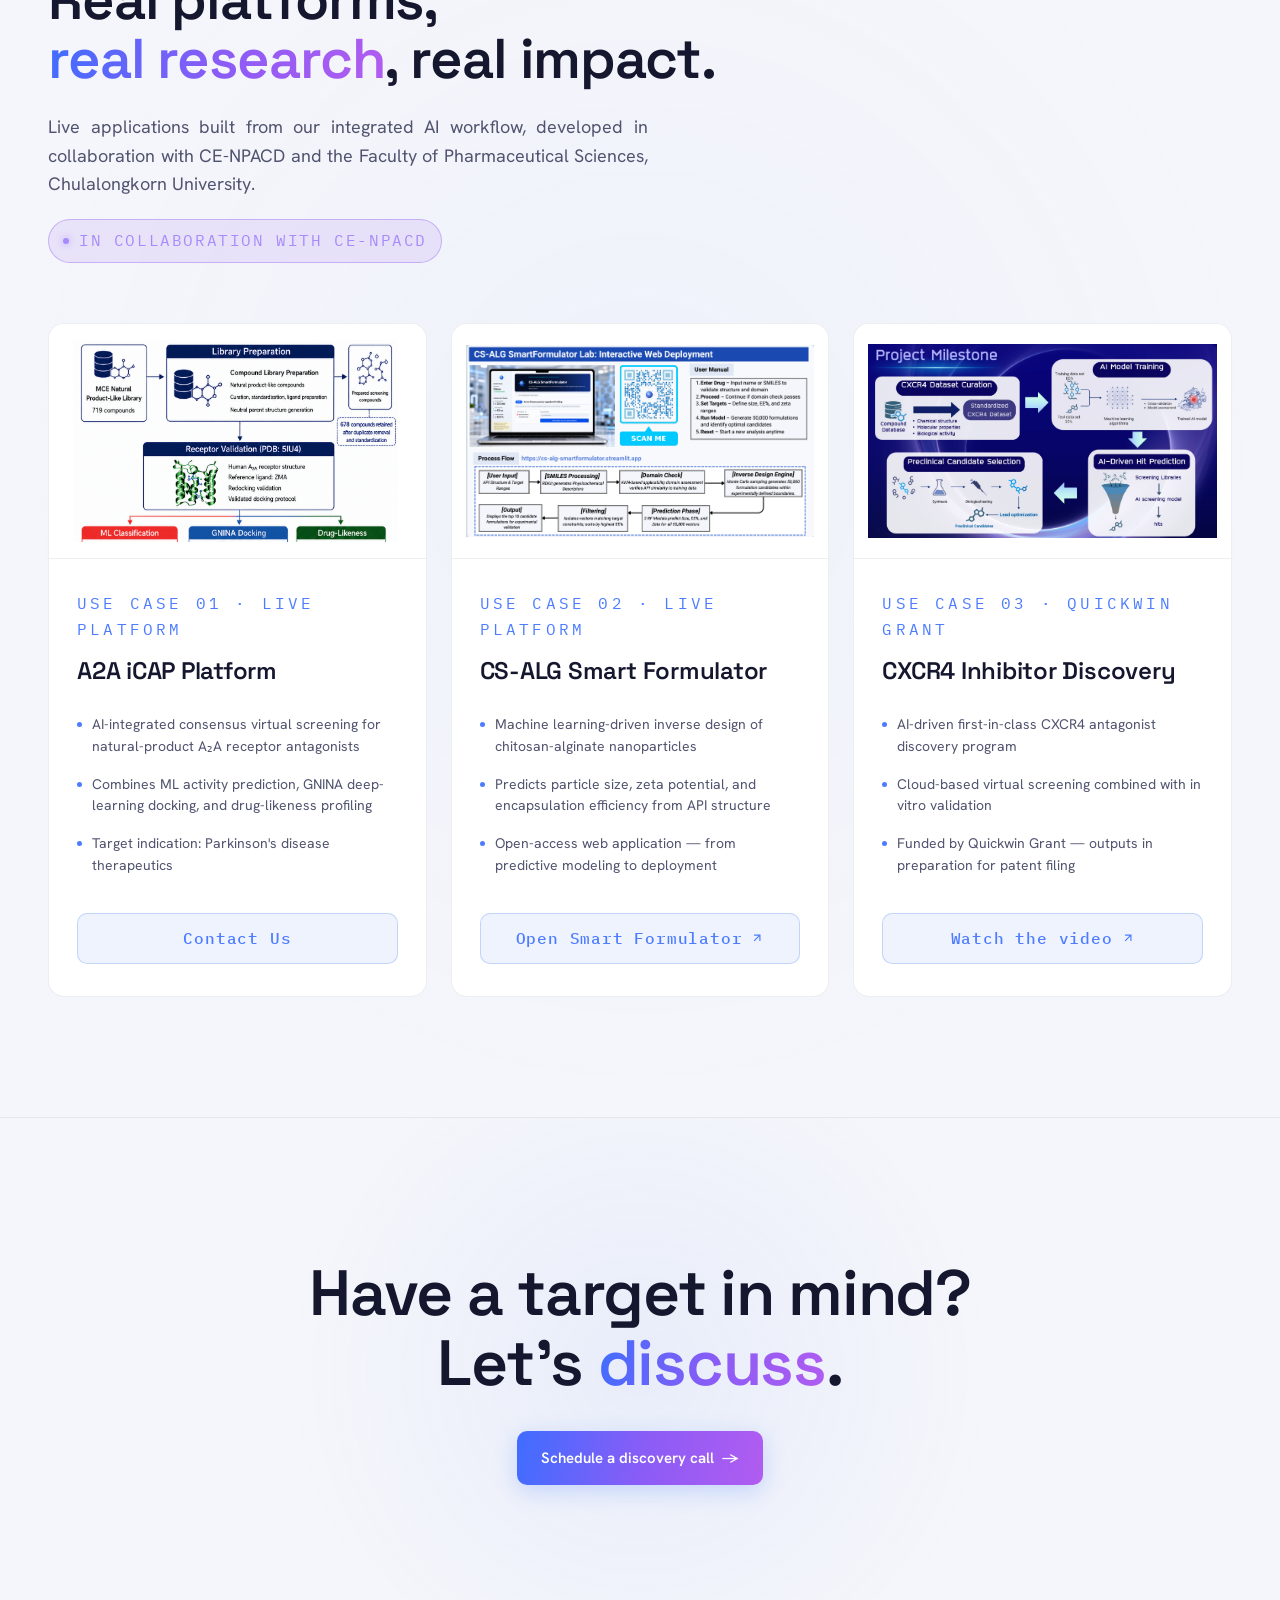
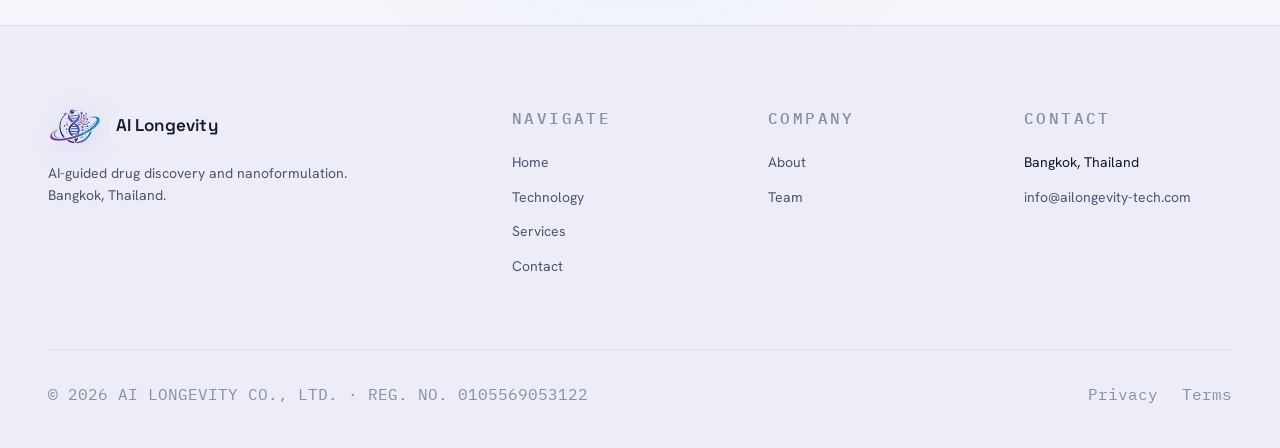
==== commit 86d6ef23: "Replace A2A iCAP link with Contact Us link" ====
--- a/services.html
+++ b/services.html
@@ -421,10 +421,9 @@
             <li>Combines ML activity prediction, GNINA deep-learning docking, and drug-likeness profiling</li>
             <li>Target indication: Parkinson's disease therapeutics</li>
           </ul>
-          <a href="https://a2a-icap-ailongevity.streamlit.app/" target="_blank" rel="noopener" class="usecase-link">
-            Open A2A iCAP Platform
-            <svg width="14" height="14" viewBox="0 0 24 24" fill="none" stroke="currentColor" stroke-width="2"><path d="M7 17l10-10M7 7h10v10"/></svg>
-          </a>
+         <a href="#contact" class="usecase-link">
+            Contact Us
+         </a>
         </div>
       </div>
 
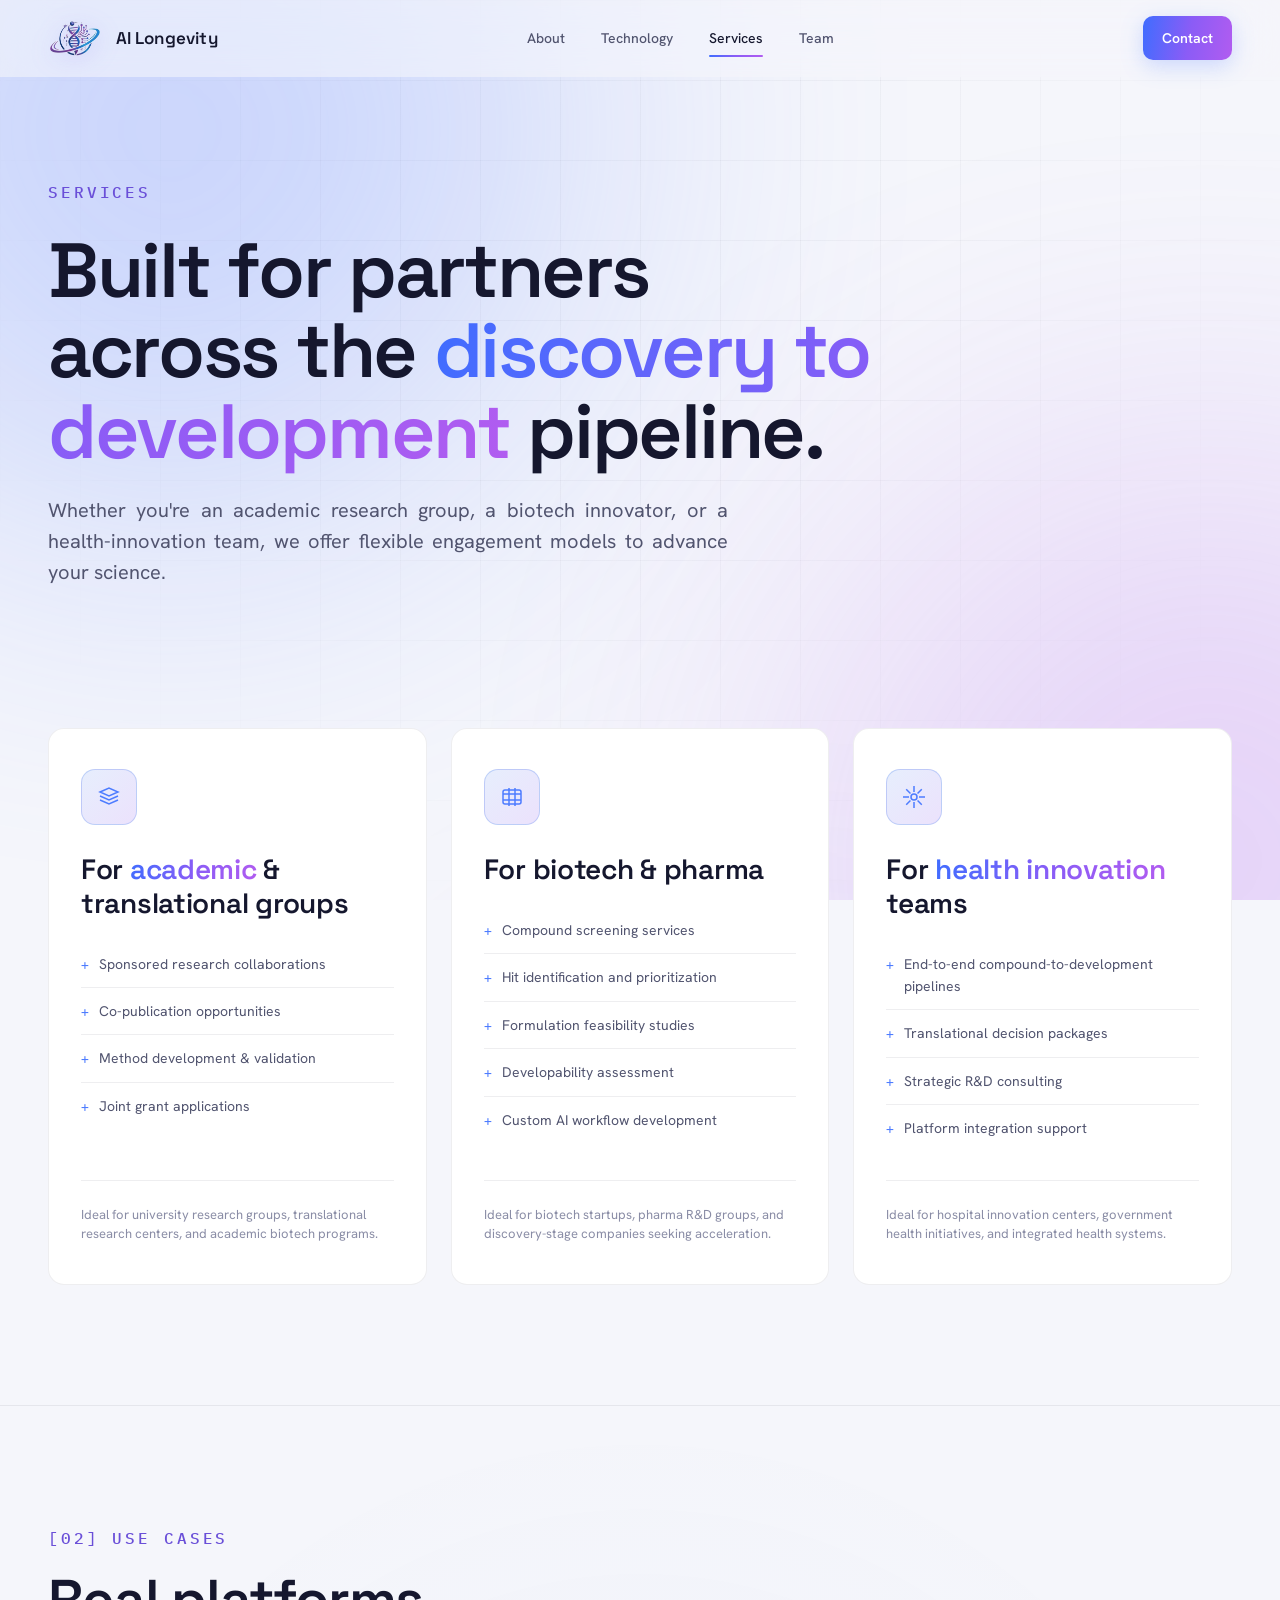
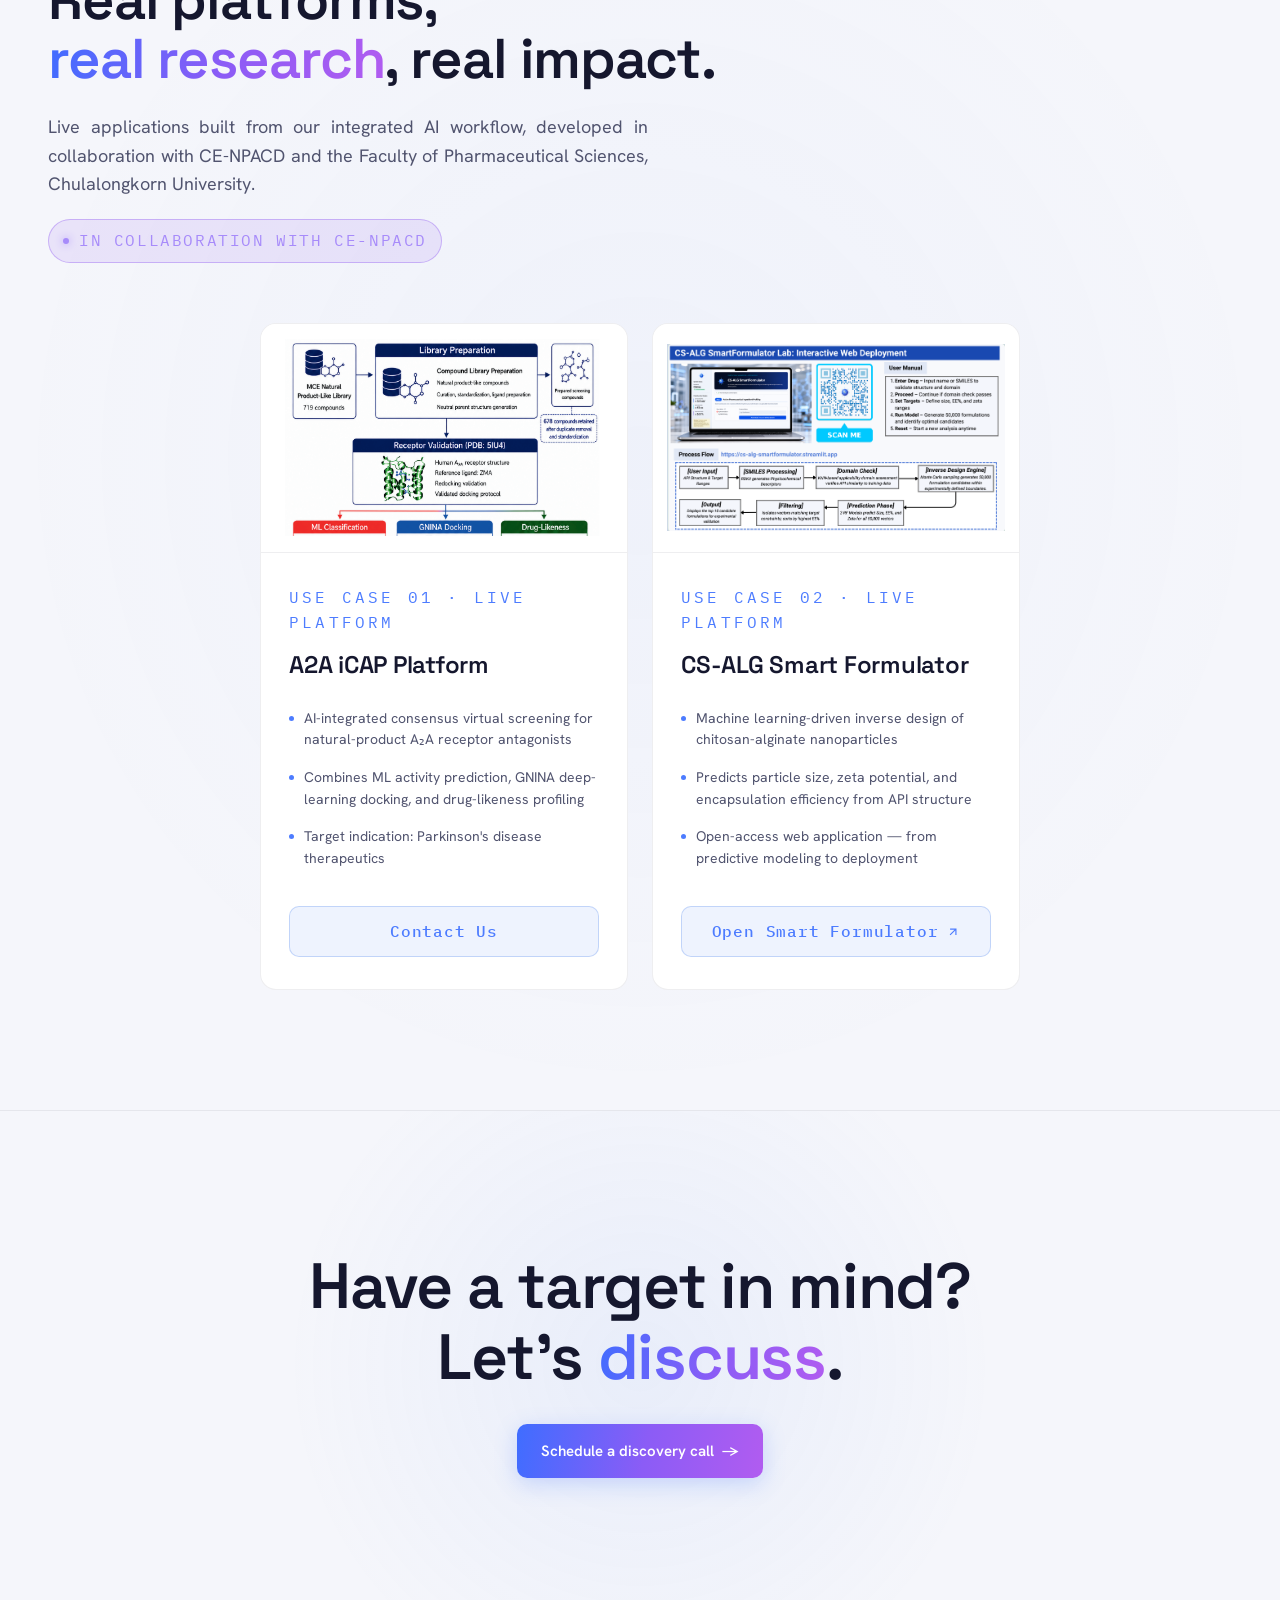
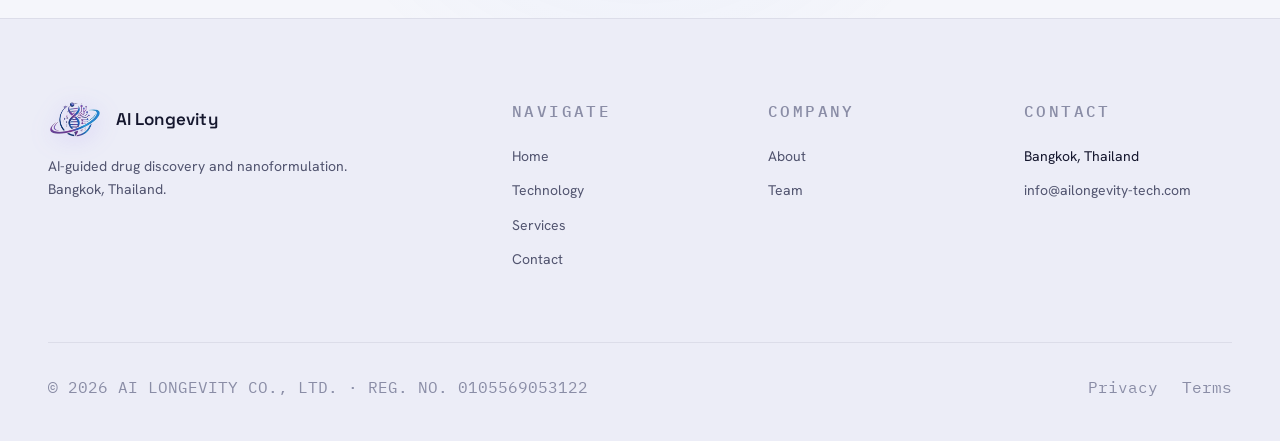
==== commit 8e5881df: "Add files via upload" ====
--- a/services.html
+++ b/services.html
@@ -125,8 +125,10 @@
 
   .usecases-grid {
     display: grid;
-    grid-template-columns: repeat(3, 1fr);
+    grid-template-columns: repeat(2, 1fr);
     gap: 24px;
+    max-width: 760px;
+    margin: 0 auto;
   }
   .usecase-card {
     background: var(--bg-elevated);
@@ -408,10 +410,7 @@
       <!-- Use Case 1: A2A iCAP -->
       <div class="usecase-card reveal">
         <div class="usecase-image">
-          <a class="usecase-image-link" href="assets/usecase1.pdf" target="_blank" rel="noopener">
-            <img src="assets/usecase1-cover.png" alt="A2A iCAP — compound library preparation, receptor validation (PDB 5IU4), ML classification, GNINA docking and drug-likeness">
-            <span class="expand-badge"><svg viewBox="0 0 24 24" fill="none" stroke="currentColor" stroke-width="2"><path d="M15 3h6v6M9 21H3v-6M21 3l-7 7M3 21l7-7"/></svg>Open PDF</span>
-          </a>
+          <img src="assets/usecase1-cover.png" alt="A2A iCAP — compound library preparation, receptor validation (PDB 5IU4), ML classification, GNINA docking and drug-likeness">
         </div>
         <div class="usecase-body">
           <div class="usecase-tag">USE CASE 01 · LIVE PLATFORM</div>
@@ -421,7 +420,7 @@
             <li>Combines ML activity prediction, GNINA deep-learning docking, and drug-likeness profiling</li>
             <li>Target indication: Parkinson's disease therapeutics</li>
           </ul>
-         <a href="#contact" class="usecase-link">
+         <a href="contact.html" class="usecase-link">
             Contact Us
          </a>
         </div>
@@ -430,10 +429,7 @@
       <!-- Use Case 2: CS-ALG Smart Formulator -->
       <div class="usecase-card reveal">
         <div class="usecase-image">
-          <a class="usecase-image-link" href="assets/usecase2.pdf" target="_blank" rel="noopener">
-            <img src="assets/usecase2-cover.png" alt="CS-ALG Smart Formulator — interactive web deployment and process flow">
-            <span class="expand-badge"><svg viewBox="0 0 24 24" fill="none" stroke="currentColor" stroke-width="2"><path d="M14 2H6a2 2 0 00-2 2v16a2 2 0 002 2h12a2 2 0 002-2V8z"/><path d="M14 2v6h6"/></svg>Open PDF</span>
-          </a>
+          <img src="assets/usecase2-cover.png" alt="CS-ALG Smart Formulator — interactive web deployment and process flow">
         </div>
         <div class="usecase-body">
           <div class="usecase-tag">USE CASE 02 · LIVE PLATFORM</div>
@@ -449,29 +445,6 @@
           </a>
         </div>
       </div>
-
-      <!-- Use Case 3: Quickwin Grant CXCR4 -->
-      <div class="usecase-card reveal">
-        <div class="usecase-image">
-          <a class="usecase-image-link" href="https://youtu.be/7ZqiWUEklWM" target="_blank" rel="noopener">
-            <img src="assets/usecase3-cover.jpg" alt="CXCR4 inhibitor discovery — project milestone: dataset curation, AI model training, hit prediction, preclinical candidate selection">
-            <span class="expand-badge"><svg viewBox="0 0 24 24" fill="none" stroke="currentColor" stroke-width="2"><polygon points="5 3 19 12 5 21 5 3"/></svg>Watch video</span>
-          </a>
-        </div>
-        <div class="usecase-body">
-          <div class="usecase-tag">USE CASE 03 · QUICKWIN GRANT</div>
-          <h3>CXCR4 Inhibitor Discovery</h3>
-          <ul class="usecase-bullets">
-            <li>AI-driven first-in-class CXCR4 antagonist discovery program</li>
-            <li>Cloud-based virtual screening combined with in vitro validation</li>
-            <li>Funded by Quickwin Grant — outputs in preparation for patent filing</li>
-          </ul>
-          <a href="https://youtu.be/7ZqiWUEklWM" target="_blank" rel="noopener" class="usecase-link">
-            Watch the video
-            <svg width="14" height="14" viewBox="0 0 24 24" fill="none" stroke="currentColor" stroke-width="2"><path d="M7 17l10-10M7 7h10v10"/></svg>
-          </a>
-        </div>
-      </div>
     </div>
   </div>
 </section>
